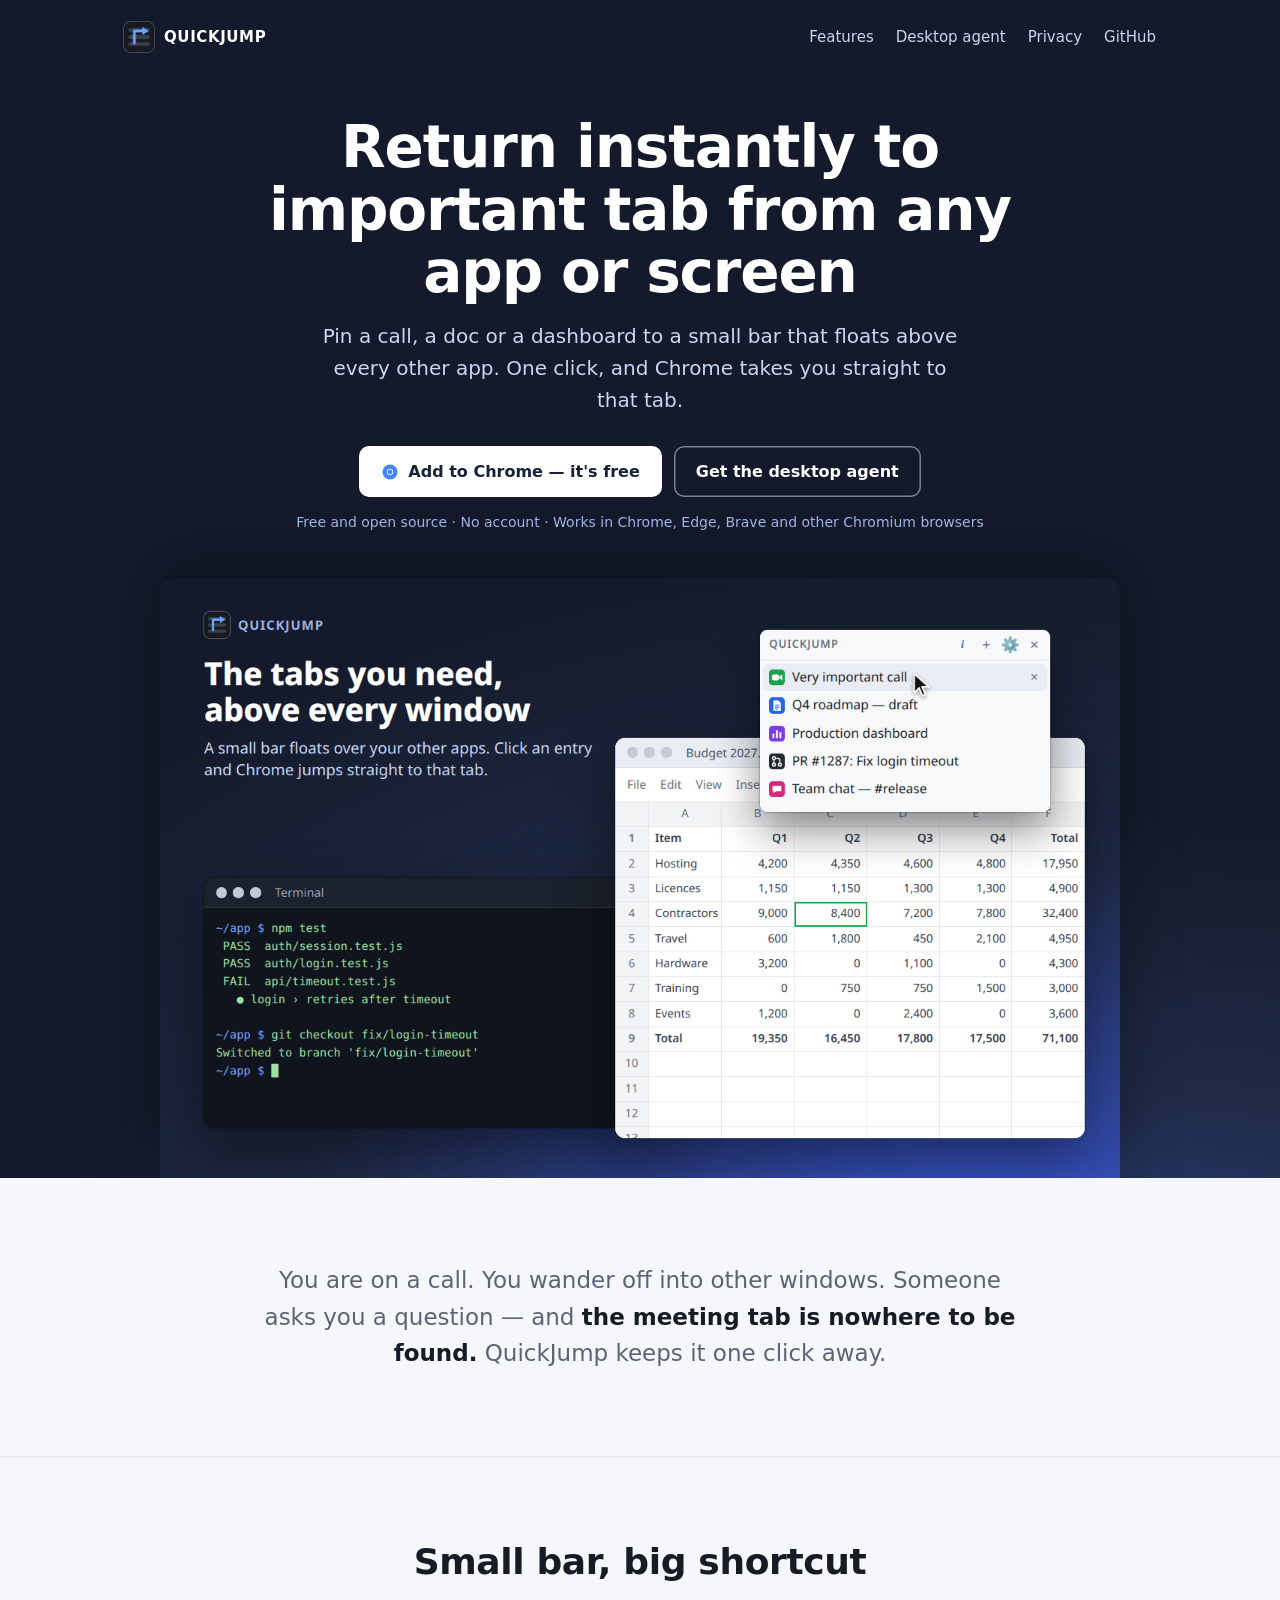
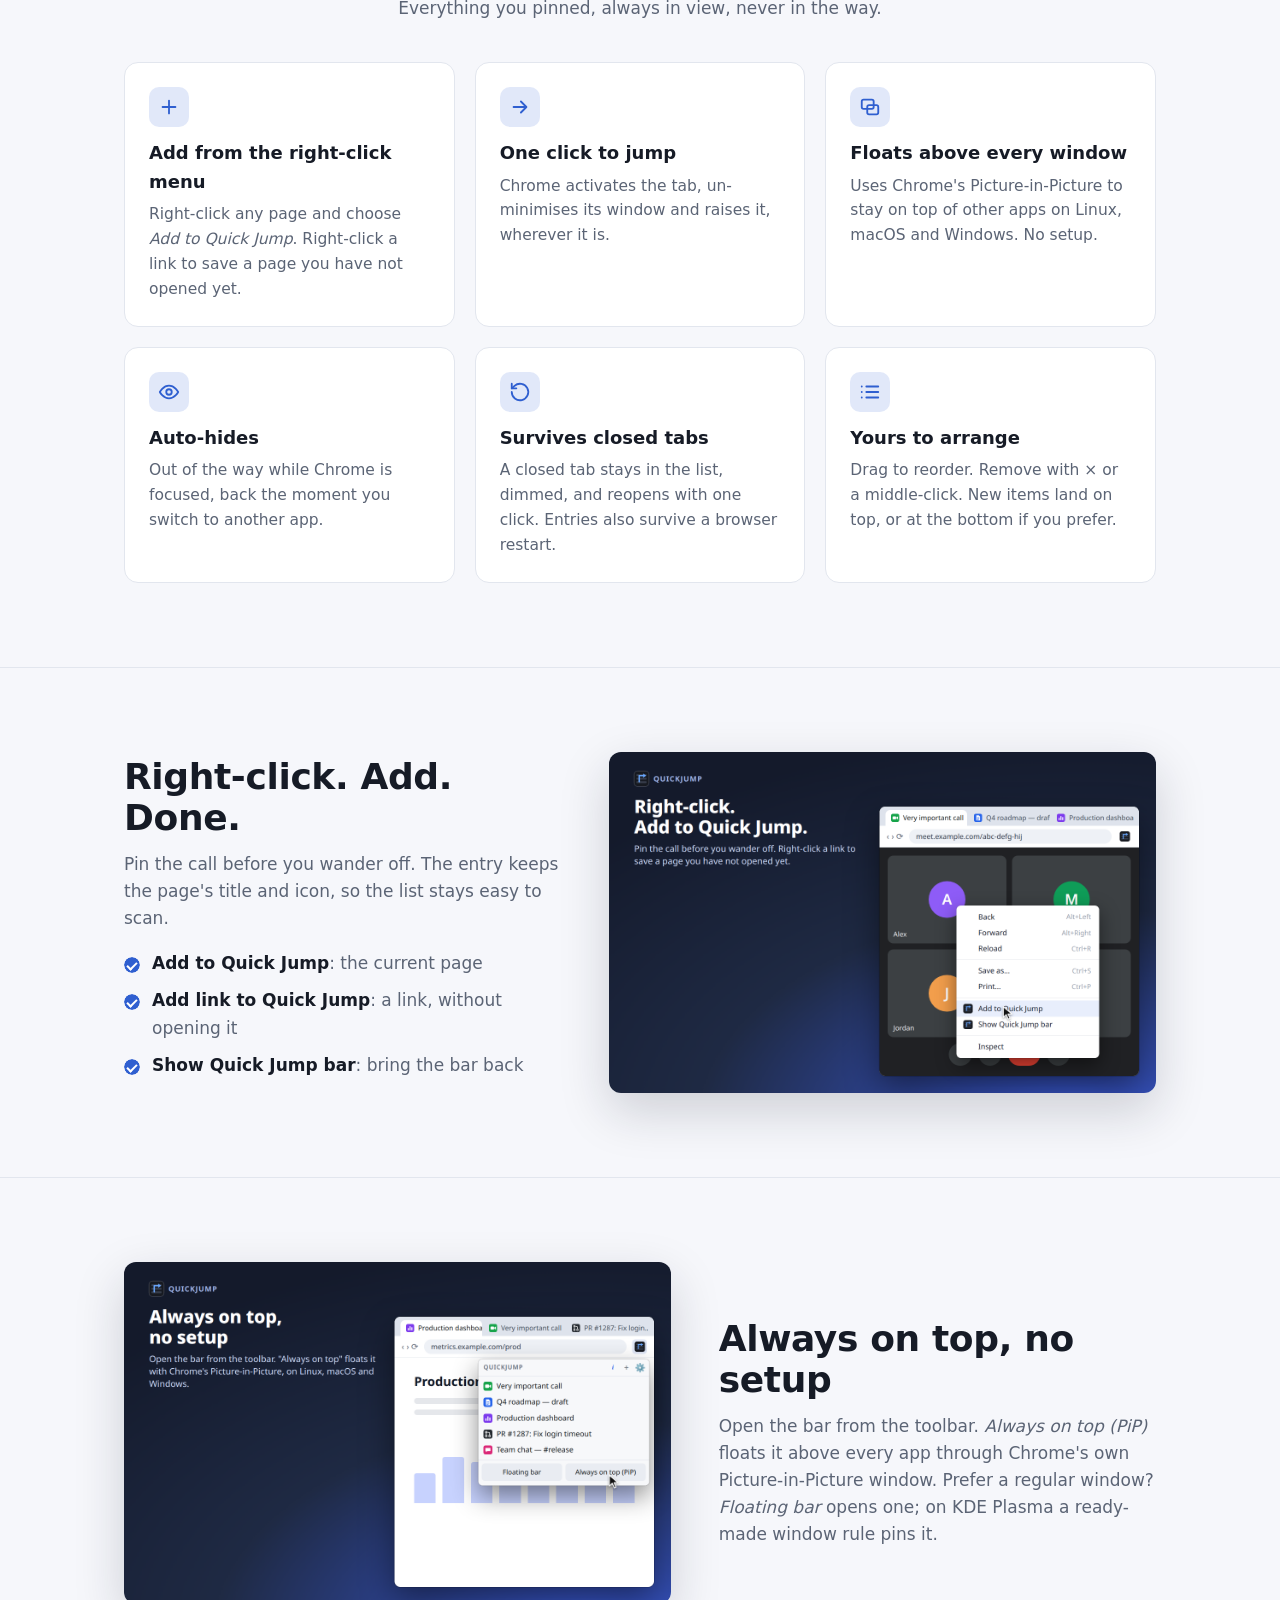
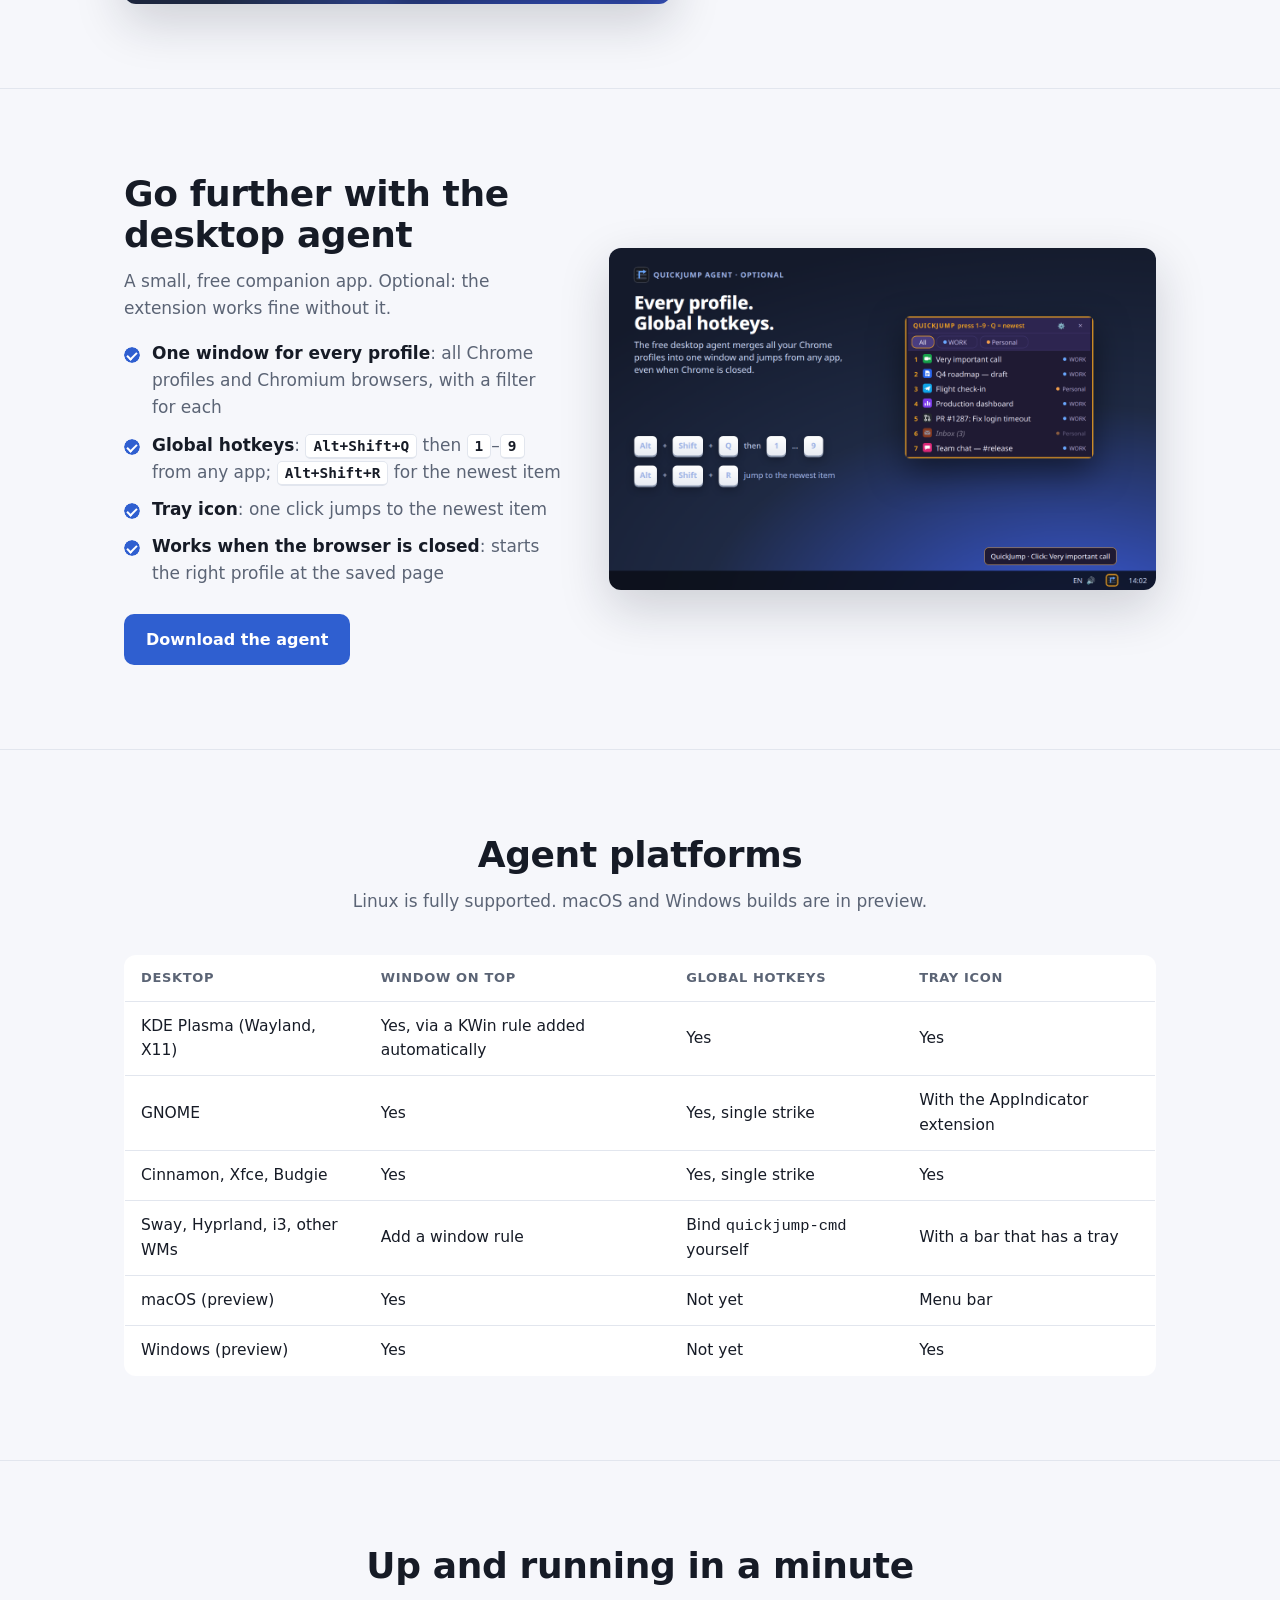
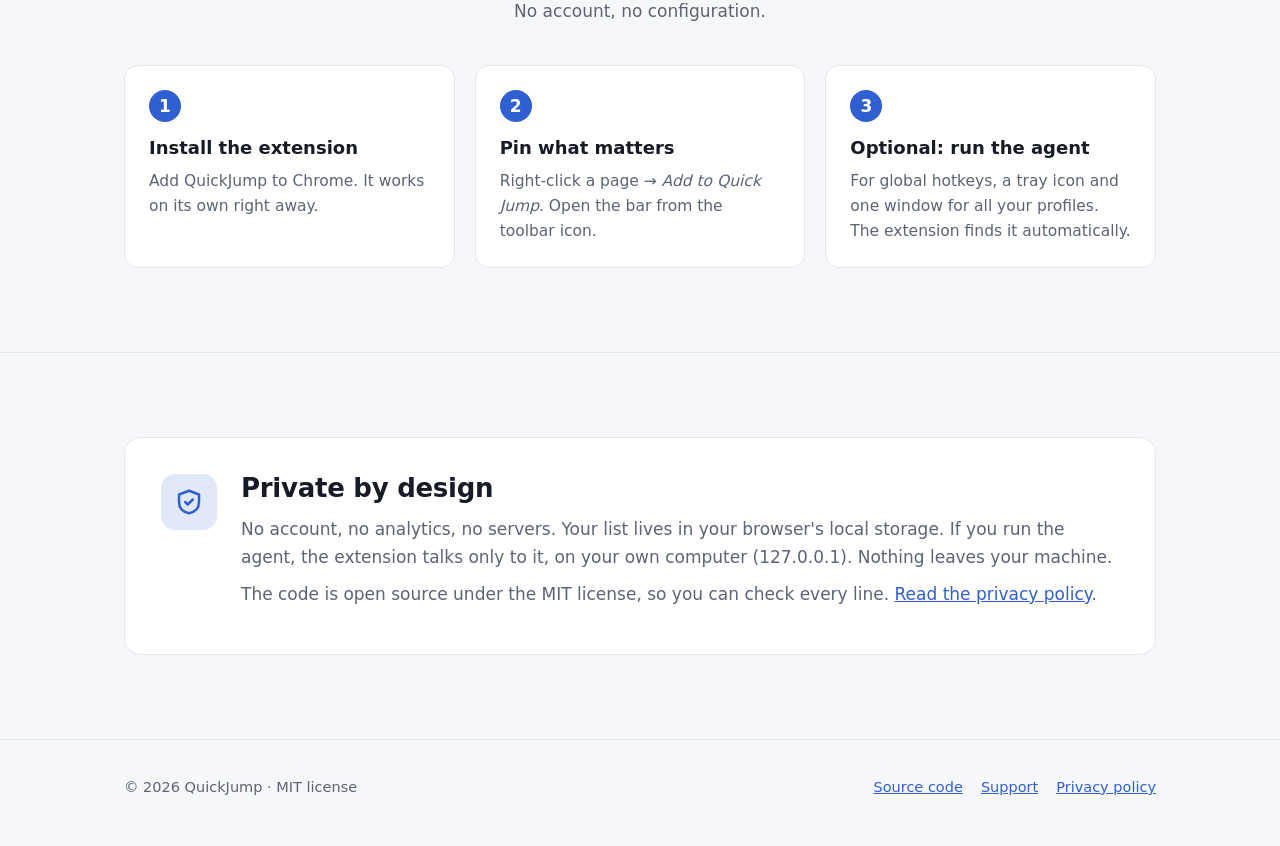
==== site/index.html @ c254c9ce "Name: "important tab", singular Co-Authored-By: Claude Opus 5.5 (1M context) <noreply@anthropic.com>" ====
<!doctype html>
<html lang="en">
<head>
  <meta charset="utf-8">
  <meta name="viewport" content="width=device-width, initial-scale=1">
  <title>QuickJump – Return instantly to important tab from any app or screen</title>
  <meta name="description" content="Pin tabs to an always-on-top floating bar and jump back to them with one click. A free, open-source Chrome extension with an optional desktop agent.">
  <meta property="og:title" content="QuickJump">
  <meta property="og:description" content="Pin tabs to an always-on-top floating bar and jump back to them with one click.">
  <meta property="og:image" content="img/1-floating-bar.png">
  <link rel="icon" href="img/icon-32.png">
  <style>
    :root {
      --bg: #f6f7fb;
      --surface: #ffffff;
      --fg: #161b26;
      --muted: #5b6475;
      --line: #e2e6ee;
      --accent: #2f5fd0;
      --accent-fg: #ffffff;
      --hero-from: #141a2b;
      --hero-to: #2c4699;
      --shadow: 0 18px 50px rgba(20, 26, 43, 0.18);
    }
    @media (prefers-color-scheme: dark) {
      :root {
        --bg: #0f131c;
        --surface: #171c27;
        --fg: #e8ebf2;
        --muted: #9aa3b5;
        --line: #262d3b;
        --accent: #6f9bff;
        --accent-fg: #0b1020;
        --shadow: 0 18px 50px rgba(0, 0, 0, 0.5);
      }
    }
    * { box-sizing: border-box; }
    html { scroll-behavior: smooth; }
    body {
      margin: 0;
      background: var(--bg);
      color: var(--fg);
      font: 17px/1.6 "Noto Sans", system-ui, -apple-system, "Segoe UI", Roboto, sans-serif;
    }
    a { color: var(--accent); }
    img { max-width: 100%; height: auto; display: block; }
    .wrap { max-width: 1080px; margin: 0 auto; padding: 0 24px; }

    /* Hero */
    .hero {
      color: #fff;
      background: radial-gradient(1100px 600px at 85% 120%, var(--hero-to) 0%, #1f2a44 55%, var(--hero-from) 100%);
      padding: 22px 0 0;
      overflow: hidden;
    }
    nav { display: flex; align-items: center; gap: 22px; font-size: 15px; }
    nav .logo { display: flex; align-items: center; gap: 10px; font-weight: 800; letter-spacing: 0.04em; color: #fff; text-decoration: none; margin-right: auto; }
    nav .logo img { width: 30px; height: 30px; border-radius: 7px; box-shadow: 0 0 0 1px rgba(255,255,255,.2); }
    nav a { color: #c9d6f2; text-decoration: none; }
    nav a:hover { color: #fff; }
    .hero-body { text-align: center; padding: 64px 0 44px; }
    .hero h1 { margin: 0 auto 16px; max-width: 760px; font-size: clamp(34px, 6vw, 58px); line-height: 1.08; letter-spacing: -0.02em; }
    .hero p.lead { margin: 0 auto 30px; max-width: 640px; font-size: clamp(17px, 2.2vw, 20px); color: #c9d6f2; }
    .cta { display: flex; flex-wrap: wrap; gap: 12px; justify-content: center; }
    .btn {
      display: inline-flex; align-items: center; gap: 9px;
      padding: 13px 22px; border-radius: 10px;
      font-weight: 700; font-size: 16px; text-decoration: none;
    }
    .btn.primary { background: #fff; color: #17213a; }
    .btn.primary:hover { background: #e7edfb; }
    .btn.ghost { color: #fff; box-shadow: inset 0 0 0 1.5px rgba(255,255,255,.45); }
    .btn.ghost:hover { background: rgba(255,255,255,.08); }
    .btn svg { width: 18px; height: 18px; }
    .note { margin-top: 14px; font-size: 14px; color: #9fb4e6; }
    .hero-shot { margin: 0 auto; width: 100%; max-width: 960px; border-radius: 14px 14px 0 0; box-shadow: 0 -10px 60px rgba(0,0,0,.35); }

    /* Sections */
    section { padding: 84px 0; }
    section + section { border-top: 1px solid var(--line); }
    h2 { margin: 0 0 12px; font-size: clamp(26px, 3.6vw, 36px); line-height: 1.15; letter-spacing: -0.01em; }
    .sub { margin: 0 0 40px; color: var(--muted); max-width: 660px; }
    .center { text-align: center; }
    .center .sub { margin-left: auto; margin-right: auto; }

    .problem { font-size: clamp(19px, 2.4vw, 23px); max-width: 760px; margin: 0 auto; text-align: center; color: var(--muted); }
    .problem strong { color: var(--fg); }

    .features { display: grid; grid-template-columns: repeat(3, 1fr); gap: 20px; }
    .card { background: var(--surface); border: 1px solid var(--line); border-radius: 14px; padding: 24px; }
    .card h3 { margin: 12px 0 6px; font-size: 18px; }
    .card p { margin: 0; color: var(--muted); font-size: 15.5px; }
    .icon { width: 40px; height: 40px; border-radius: 10px; display: grid; place-items: center; background: color-mix(in srgb, var(--accent) 14%, transparent); color: var(--accent); }
    .icon svg { width: 22px; height: 22px; }

    .split { display: grid; grid-template-columns: 1fr 1.25fr; gap: 48px; align-items: center; }
    .split.flip { grid-template-columns: 1.25fr 1fr; }
    .split.flip .text { order: 2; }
    .shot { border-radius: 12px; box-shadow: var(--shadow); }
    ul.ticks { list-style: none; padding: 0; margin: 18px 0 0; }
    ul.ticks li { position: relative; padding-left: 28px; margin: 10px 0; color: var(--muted); }
    ul.ticks li strong { color: var(--fg); }
    ul.ticks li::before { content: ""; position: absolute; left: 0; top: 7px; width: 16px; height: 16px; border-radius: 50%; background: var(--accent); -webkit-mask: url("data:image/svg+xml,%3Csvg xmlns='http://www.w3.org/2000/svg' viewBox='0 0 16 16'%3E%3Ccircle cx='8' cy='8' r='8'/%3E%3C/svg%3E"); }
    ul.ticks li::after { content: ""; position: absolute; left: 5px; top: 10px; width: 4px; height: 8px; border: solid var(--surface); border-width: 0 2px 2px 0; transform: rotate(45deg); }
    kbd { font: 600 0.85em/1 "DejaVu Sans Mono", ui-monospace, monospace; padding: 3px 7px; border-radius: 5px; border: 1px solid var(--line); border-bottom-width: 2px; background: var(--surface); color: var(--fg); white-space: nowrap; }

    .steps { display: grid; grid-template-columns: repeat(3, 1fr); gap: 20px; counter-reset: step; }
    .step { background: var(--surface); border: 1px solid var(--line); border-radius: 14px; padding: 24px; }
    .step::before { counter-increment: step; content: counter(step); display: grid; place-items: center; width: 32px; height: 32px; border-radius: 50%; background: var(--accent); color: var(--accent-fg); font-weight: 800; margin-bottom: 12px; }
    .step h3 { margin: 0 0 6px; font-size: 18px; }
    .step p { margin: 0; color: var(--muted); font-size: 15.5px; }

    table { width: 100%; border-collapse: collapse; font-size: 15.5px; background: var(--surface); border: 1px solid var(--line); border-radius: 12px; overflow: hidden; }
    th, td { text-align: left; padding: 12px 16px; border-bottom: 1px solid var(--line); }
    th { font-size: 13px; text-transform: uppercase; letter-spacing: 0.05em; color: var(--muted); }
    tr:last-child td { border-bottom: 0; }

    .privacy { background: var(--surface); border: 1px solid var(--line); border-radius: 16px; padding: 36px; display: grid; grid-template-columns: auto 1fr; gap: 24px; align-items: start; }
    .privacy .icon { width: 56px; height: 56px; border-radius: 14px; }
    .privacy .icon svg { width: 30px; height: 30px; }
    .privacy h2 { font-size: 26px; }
    .privacy p { margin: 0 0 10px; color: var(--muted); }

    footer { padding: 36px 0 48px; color: var(--muted); font-size: 14.5px; border-top: 1px solid var(--line); }
    footer .wrap { display: flex; flex-wrap: wrap; gap: 18px; align-items: center; }
    footer .grow { margin-right: auto; }

    @media (max-width: 860px) {
      .features, .steps { grid-template-columns: 1fr; }
      .split, .split.flip { grid-template-columns: 1fr; gap: 28px; }
      .split.flip .text { order: 0; }
      nav a:not(.logo) { display: none; }
      section { padding: 60px 0; }
      .privacy { grid-template-columns: 1fr; padding: 24px; }
      .wrap { padding: 0 16px; }
      .table-scroll { overflow-x: auto; }
    }
  </style>
</head>
<body>

<header class="hero">
  <div class="wrap">
    <nav>
      <a class="logo" href="#"><img src="img/icon-128.png" alt="">QUICKJUMP</a>
      <a href="#features">Features</a>
      <a href="#agent">Desktop agent</a>
      <a href="#privacy">Privacy</a>
      <a href="https://github.com/ryabenko-pro/quickjump">GitHub</a>
    </nav>
    <div class="hero-body">
      <h1>Return instantly to important tab from any app or screen</h1>
      <p class="lead">Pin a call, a doc or a dashboard to a small bar that floats above every other app. One click, and Chrome takes you straight to that tab.</p>
      <div class="cta">
        <!-- Replace href with the Chrome Web Store listing once it is published. -->
        <a class="btn primary" id="store-link" href="https://github.com/ryabenko-pro/quickjump#install-the-extension">
          <svg viewBox="0 0 24 24" aria-hidden="true"><circle cx="12" cy="12" r="10" fill="#4285f4"/><circle cx="12" cy="12" r="4.2" fill="#fff"/><circle cx="12" cy="12" r="3.2" fill="#4285f4"/></svg>
          Add to Chrome — it's free
        </a>
        <a class="btn ghost" href="#agent">Get the desktop agent</a>
      </div>
      <div class="note">Free and open source · No account · Works in Chrome, Edge, Brave and other Chromium browsers</div>
    </div>
    <img class="hero-shot" src="img/1-floating-bar.png" width="1280" height="800" alt="The QuickJump bar floating above a spreadsheet and a terminal, listing a call, a roadmap doc, a dashboard, a pull request and a team chat">
  </div>
</header>

<main>
  <section>
    <div class="wrap">
      <p class="problem">You are on a call. You wander off into other windows. Someone asks you a question — and <strong>the meeting tab is nowhere to be found.</strong> QuickJump keeps it one click away.</p>
    </div>
  </section>

  <section id="features">
    <div class="wrap">
      <div class="center">
        <h2>Small bar, big shortcut</h2>
        <p class="sub">Everything you pinned, always in view, never in the way.</p>
      </div>
      <div class="features">
        <div class="card">
          <div class="icon"><svg viewBox="0 0 24 24" fill="none" stroke="currentColor" stroke-width="2" stroke-linecap="round" stroke-linejoin="round"><path d="M12 5v14M5 12h14"/></svg></div>
          <h3>Add from the right-click menu</h3>
          <p>Right-click any page and choose <em>Add to Quick Jump</em>. Right-click a link to save a page you have not opened yet.</p>
        </div>
        <div class="card">
          <div class="icon"><svg viewBox="0 0 24 24" fill="none" stroke="currentColor" stroke-width="2" stroke-linecap="round" stroke-linejoin="round"><path d="M5 12h12M13 6l6 6-6 6"/></svg></div>
          <h3>One click to jump</h3>
          <p>Chrome activates the tab, un-minimises its window and raises it, wherever it is.</p>
        </div>
        <div class="card">
          <div class="icon"><svg viewBox="0 0 24 24" fill="none" stroke="currentColor" stroke-width="2" stroke-linecap="round" stroke-linejoin="round"><rect x="3" y="4" width="13" height="10" rx="2"/><rect x="9" y="10" width="12" height="10" rx="2"/></svg></div>
          <h3>Floats above every window</h3>
          <p>Uses Chrome's Picture-in-Picture to stay on top of other apps on Linux, macOS and Windows. No setup.</p>
        </div>
        <div class="card">
          <div class="icon"><svg viewBox="0 0 24 24" fill="none" stroke="currentColor" stroke-width="2" stroke-linecap="round" stroke-linejoin="round"><path d="M2 12s3.5-7 10-7 10 7 10 7-3.5 7-10 7S2 12 2 12z"/><circle cx="12" cy="12" r="3"/></svg></div>
          <h3>Auto-hides</h3>
          <p>Out of the way while Chrome is focused, back the moment you switch to another app.</p>
        </div>
        <div class="card">
          <div class="icon"><svg viewBox="0 0 24 24" fill="none" stroke="currentColor" stroke-width="2" stroke-linecap="round" stroke-linejoin="round"><path d="M3 12a9 9 0 1 0 3-6.7L3 8"/><path d="M3 3v5h5"/></svg></div>
          <h3>Survives closed tabs</h3>
          <p>A closed tab stays in the list, dimmed, and reopens with one click. Entries also survive a browser restart.</p>
        </div>
        <div class="card">
          <div class="icon"><svg viewBox="0 0 24 24" fill="none" stroke="currentColor" stroke-width="2" stroke-linecap="round" stroke-linejoin="round"><path d="M8 6h13M8 12h13M8 18h13M3 6h.01M3 12h.01M3 18h.01"/></svg></div>
          <h3>Yours to arrange</h3>
          <p>Drag to reorder. Remove with × or a middle-click. New items land on top, or at the bottom if you prefer.</p>
        </div>
      </div>
    </div>
  </section>

  <section>
    <div class="wrap split">
      <div class="text">
        <h2>Right-click. Add. Done.</h2>
        <p class="sub" style="margin-bottom:0">Pin the call before you wander off. The entry keeps the page's title and icon, so the list stays easy to scan.</p>
        <ul class="ticks">
          <li><strong>Add to Quick Jump</strong>: the current page</li>
          <li><strong>Add link to Quick Jump</strong>: a link, without opening it</li>
          <li><strong>Show Quick Jump bar</strong>: bring the bar back</li>
        </ul>
      </div>
      <img class="shot" src="img/2-add-from-menu.png" width="1280" height="800" loading="lazy" alt="The right-click menu on a video call page with Add to Quick Jump highlighted">
    </div>
  </section>

  <section>
    <div class="wrap split flip">
      <div class="text">
        <h2>Always on top, no setup</h2>
        <p class="sub" style="margin-bottom:0">Open the bar from the toolbar. <em>Always on top (PiP)</em> floats it above every app through Chrome's own Picture-in-Picture window. Prefer a regular window? <em>Floating bar</em> opens one; on KDE Plasma a ready-made window rule pins it.</p>
      </div>
      <img class="shot" src="img/4-popup.png" width="1280" height="800" loading="lazy" alt="The QuickJump toolbar popup with the list and the Floating bar and Always on top buttons">
    </div>
  </section>

  <section id="agent">
    <div class="wrap split">
      <div class="text">
        <h2>Go further with the desktop agent</h2>
        <p class="sub" style="margin-bottom:0">A small, free companion app. Optional: the extension works fine without it.</p>
        <ul class="ticks">
          <li><strong>One window for every profile</strong>: all Chrome profiles and Chromium browsers, with a filter for each</li>
          <li><strong>Global hotkeys</strong>: <kbd>Alt+Shift+Q</kbd> then <kbd>1</kbd>–<kbd>9</kbd> from any app; <kbd>Alt+Shift+R</kbd> for the newest item</li>
          <li><strong>Tray icon</strong>: one click jumps to the newest item</li>
          <li><strong>Works when the browser is closed</strong>: starts the right profile at the saved page</li>
        </ul>
        <div class="cta" style="justify-content:flex-start;margin-top:26px">
          <a class="btn primary" style="background:var(--accent);color:var(--accent-fg)" href="https://github.com/ryabenko-pro/quickjump/releases">Download the agent</a>
        </div>
      </div>
      <img class="shot" src="img/3-agent.png" width="1280" height="800" loading="lazy" alt="The QuickJump agent window listing items from the WORK and Personal profiles, with hotkeys">
    </div>
  </section>

  <section>
    <div class="wrap">
      <div class="center">
        <h2>Agent platforms</h2>
        <p class="sub">Linux is fully supported. macOS and Windows builds are in preview.</p>
      </div>
      <div class="table-scroll">
        <table>
          <tr><th>Desktop</th><th>Window on top</th><th>Global hotkeys</th><th>Tray icon</th></tr>
          <tr><td>KDE Plasma (Wayland, X11)</td><td>Yes, via a KWin rule added automatically</td><td>Yes</td><td>Yes</td></tr>
          <tr><td>GNOME</td><td>Yes</td><td>Yes, single strike</td><td>With the AppIndicator extension</td></tr>
          <tr><td>Cinnamon, Xfce, Budgie</td><td>Yes</td><td>Yes, single strike</td><td>Yes</td></tr>
          <tr><td>Sway, Hyprland, i3, other WMs</td><td>Add a window rule</td><td>Bind <code>quickjump-cmd</code> yourself</td><td>With a bar that has a tray</td></tr>
          <tr><td>macOS (preview)</td><td>Yes</td><td>Not yet</td><td>Menu bar</td></tr>
          <tr><td>Windows (preview)</td><td>Yes</td><td>Not yet</td><td>Yes</td></tr>
        </table>
      </div>
    </div>
  </section>

  <section>
    <div class="wrap">
      <div class="center">
        <h2>Up and running in a minute</h2>
        <p class="sub">No account, no configuration.</p>
      </div>
      <div class="steps">
        <div class="step"><h3>Install the extension</h3><p>Add QuickJump to Chrome. It works on its own right away.</p></div>
        <div class="step"><h3>Pin what matters</h3><p>Right-click a page → <em>Add to Quick Jump</em>. Open the bar from the toolbar icon.</p></div>
        <div class="step"><h3>Optional: run the agent</h3><p>For global hotkeys, a tray icon and one window for all your profiles. The extension finds it automatically.</p></div>
      </div>
    </div>
  </section>

  <section id="privacy">
    <div class="wrap">
      <div class="privacy">
        <div class="icon"><svg viewBox="0 0 24 24" fill="none" stroke="currentColor" stroke-width="2" stroke-linecap="round" stroke-linejoin="round"><path d="M12 3l8 3v6c0 5-3.5 8-8 9-4.5-1-8-4-8-9V6z"/><path d="M9 12l2 2 4-4"/></svg></div>
        <div>
          <h2>Private by design</h2>
          <p>No account, no analytics, no servers. Your list lives in your browser's local storage. If you run the agent, the extension talks only to it, on your own computer (127.0.0.1). Nothing leaves your machine.</p>
          <p>The code is open source under the MIT license, so you can check every line. <a href="https://github.com/ryabenko-pro/quickjump/blob/main/PRIVACY.md">Read the privacy policy</a>.</p>
        </div>
      </div>
    </div>
  </section>
</main>

<footer>
  <div class="wrap">
    <span class="grow">© 2026 QuickJump · MIT license</span>
    <a href="https://github.com/ryabenko-pro/quickjump">Source code</a>
    <a href="https://github.com/ryabenko-pro/quickjump/issues">Support</a>
    <a href="https://github.com/ryabenko-pro/quickjump/blob/main/PRIVACY.md">Privacy policy</a>
  </div>
</footer>

</body>
</html>
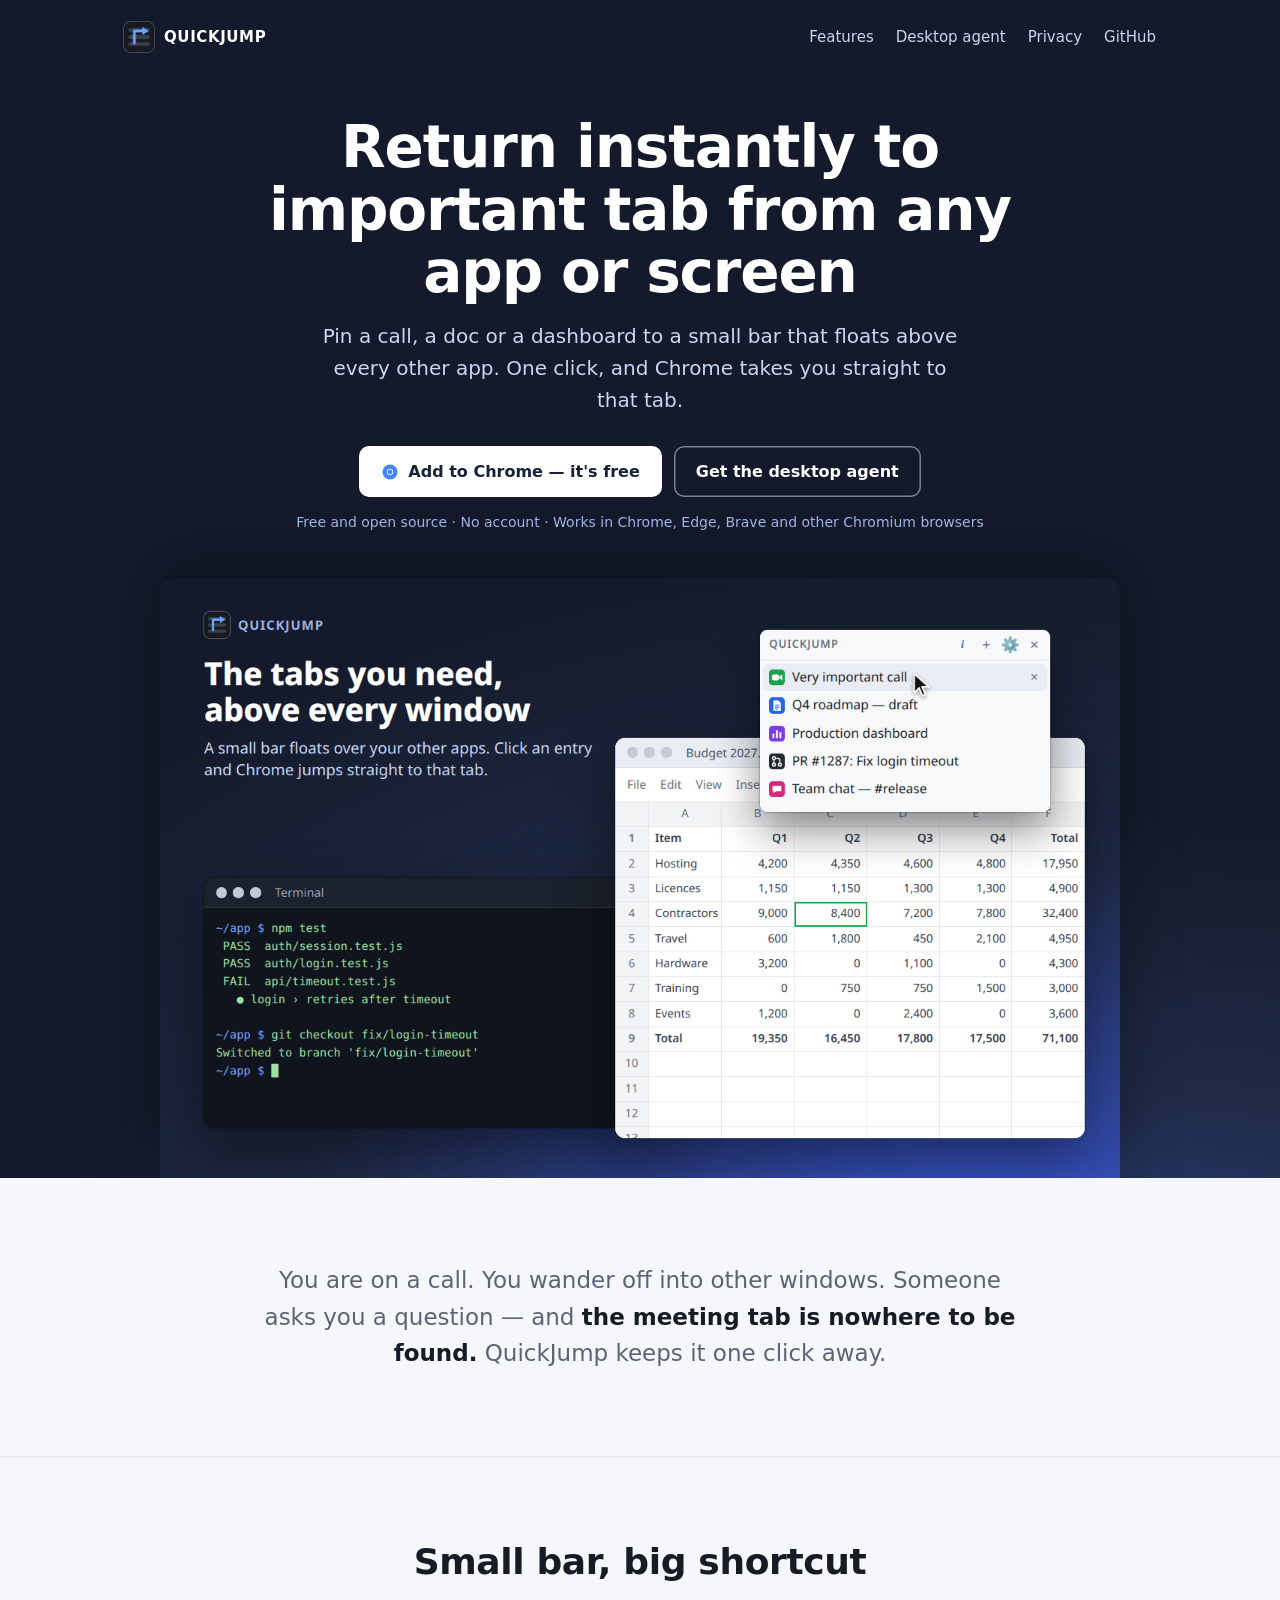
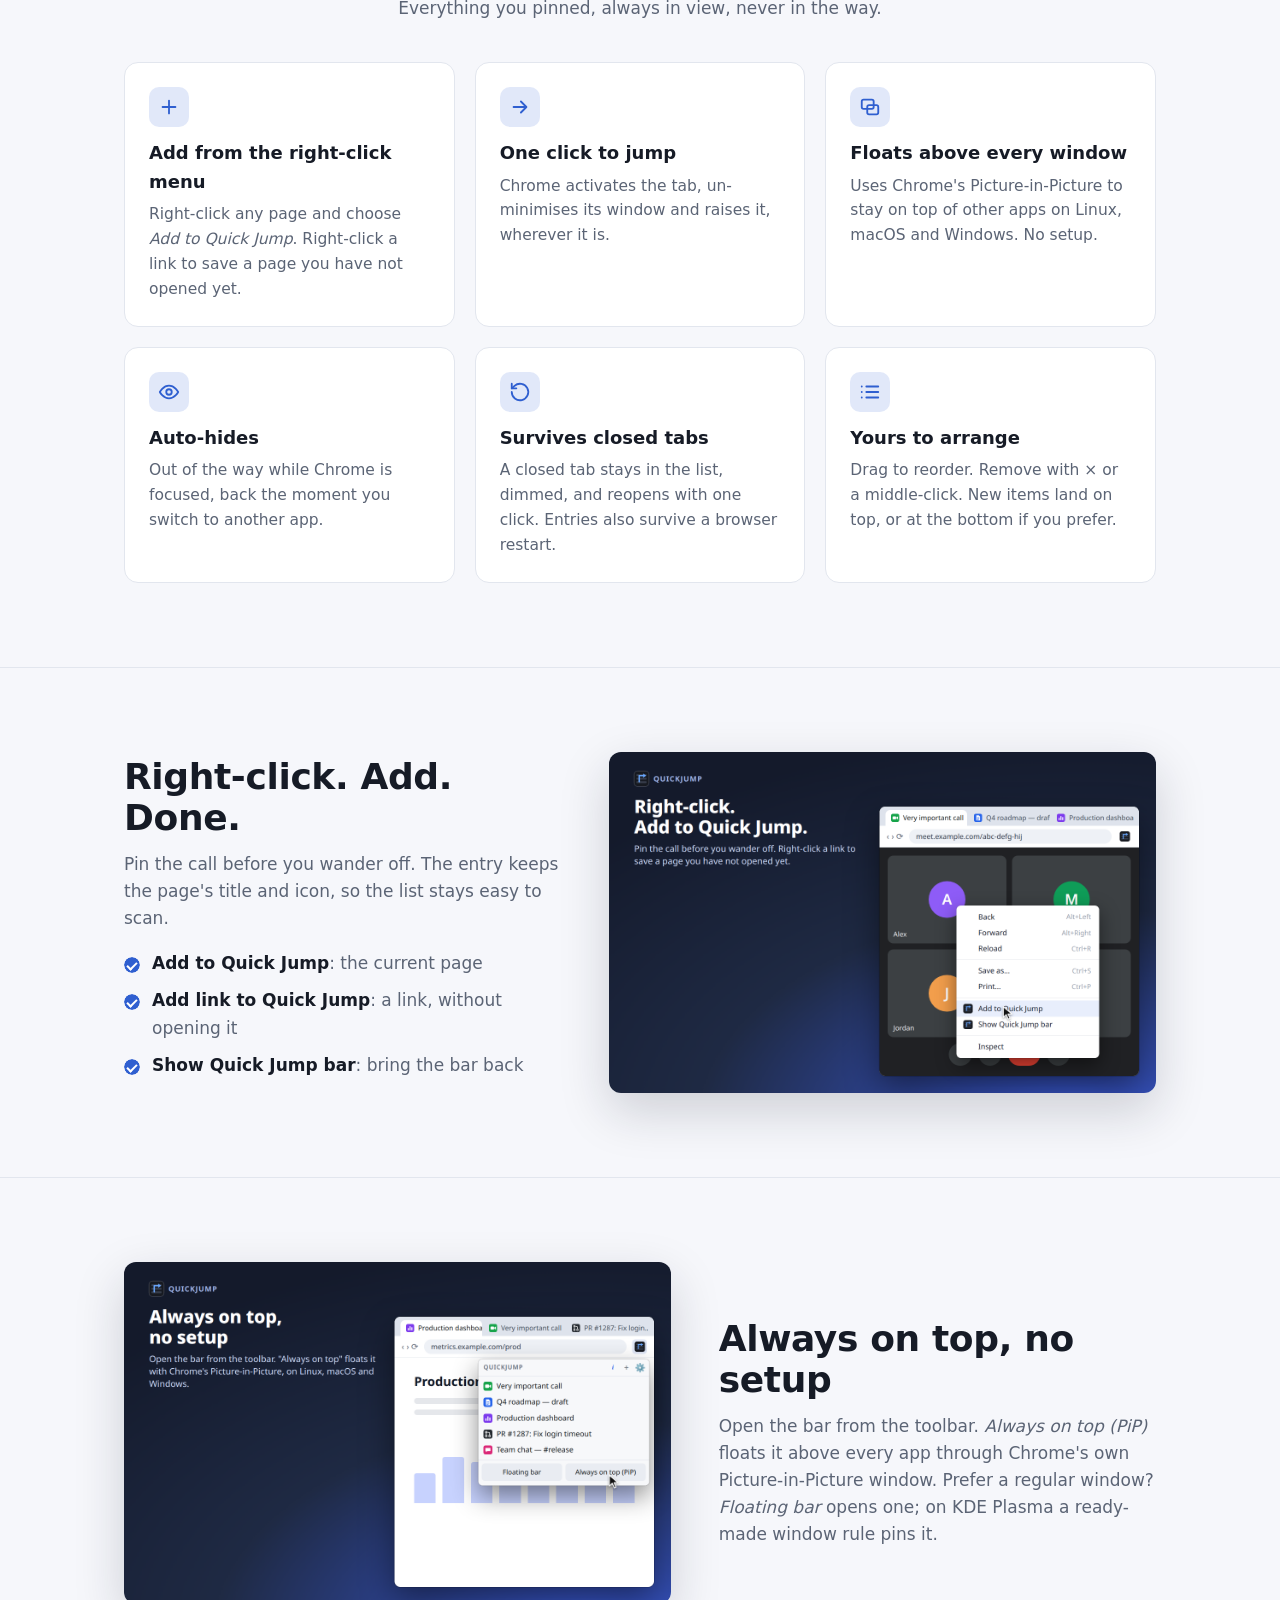
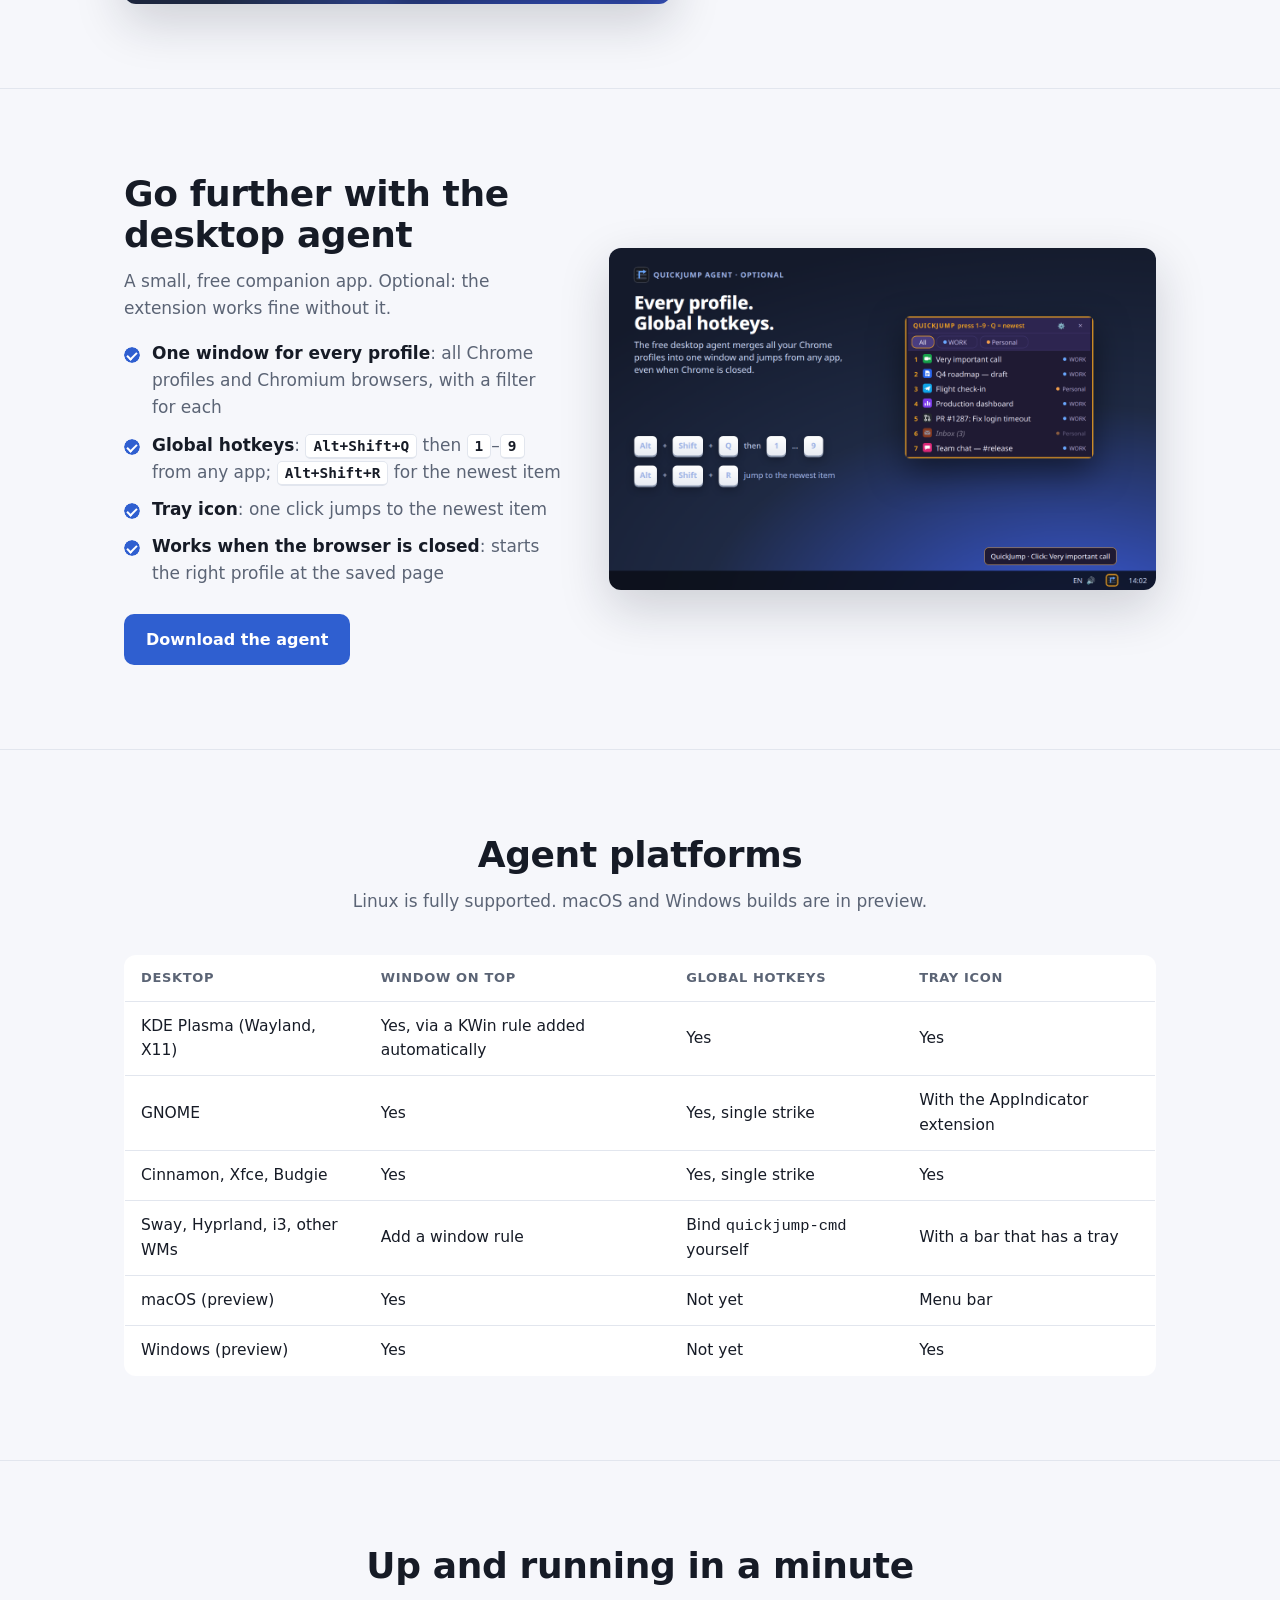
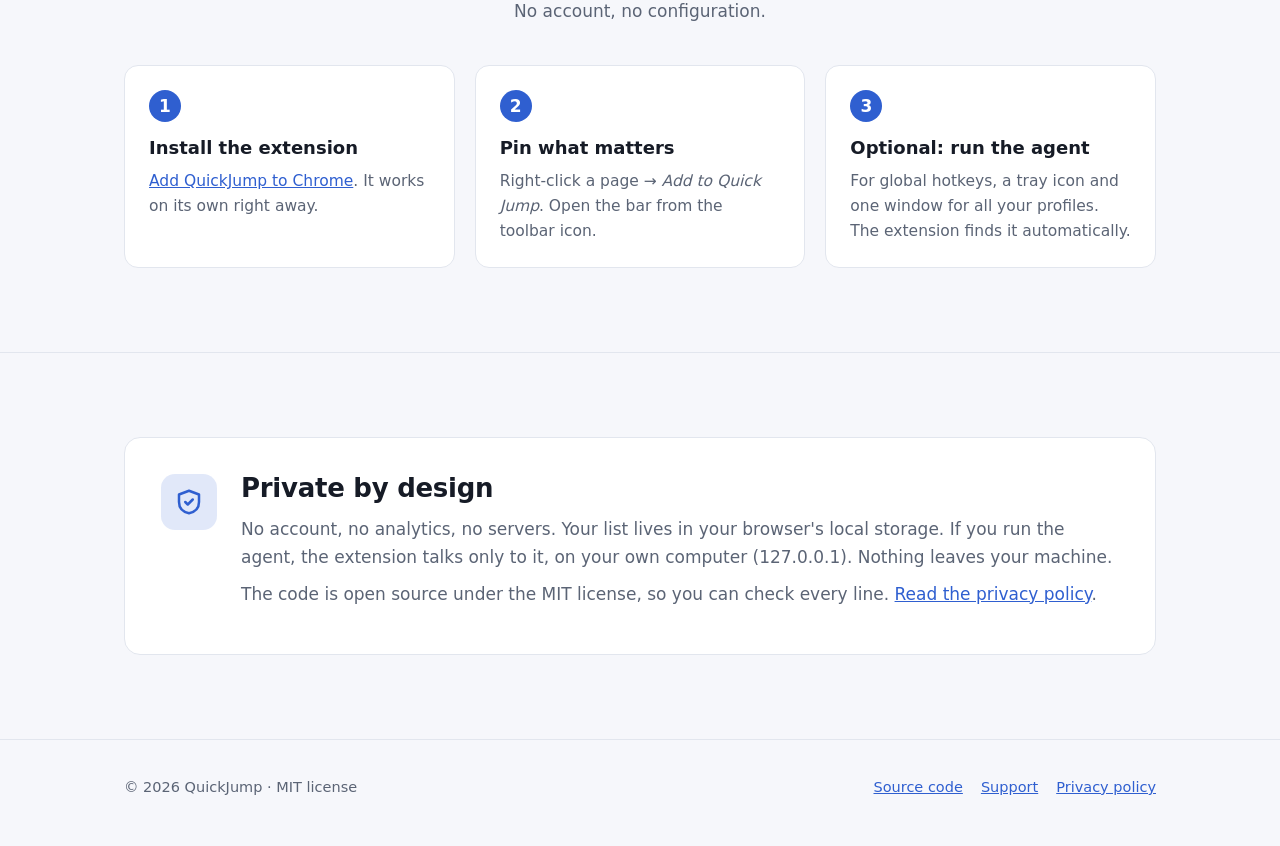
==== commit c44d469a: "Link the Chrome Web Store listing Co-Authored-By: Claude Opus 5.5 (1M context) <noreply@anthropic.co" ====
--- a/site/index.html
+++ b/site/index.html
@@ -152,8 +152,7 @@
       <h1>Return instantly to important tab from any app or screen</h1>
       <p class="lead">Pin a call, a doc or a dashboard to a small bar that floats above every other app. One click, and Chrome takes you straight to that tab.</p>
       <div class="cta">
-        <!-- Replace href with the Chrome Web Store listing once it is published. -->
-        <a class="btn primary" id="store-link" href="https://github.com/ryabenko-pro/quickjump#install-the-extension">
+        <a class="btn primary" id="store-link" href="https://chromewebstore.google.com/detail/ghjpaalofbdajafokhaecblmmaeidhep">
           <svg viewBox="0 0 24 24" aria-hidden="true"><circle cx="12" cy="12" r="10" fill="#4285f4"/><circle cx="12" cy="12" r="4.2" fill="#fff"/><circle cx="12" cy="12" r="3.2" fill="#4285f4"/></svg>
           Add to Chrome — it's free
         </a>
@@ -284,7 +283,7 @@
         <p class="sub">No account, no configuration.</p>
       </div>
       <div class="steps">
-        <div class="step"><h3>Install the extension</h3><p>Add QuickJump to Chrome. It works on its own right away.</p></div>
+        <div class="step"><h3>Install the extension</h3><p><a href="https://chromewebstore.google.com/detail/ghjpaalofbdajafokhaecblmmaeidhep">Add QuickJump to Chrome</a>. It works on its own right away.</p></div>
         <div class="step"><h3>Pin what matters</h3><p>Right-click a page → <em>Add to Quick Jump</em>. Open the bar from the toolbar icon.</p></div>
         <div class="step"><h3>Optional: run the agent</h3><p>For global hotkeys, a tray icon and one window for all your profiles. The extension finds it automatically.</p></div>
       </div>
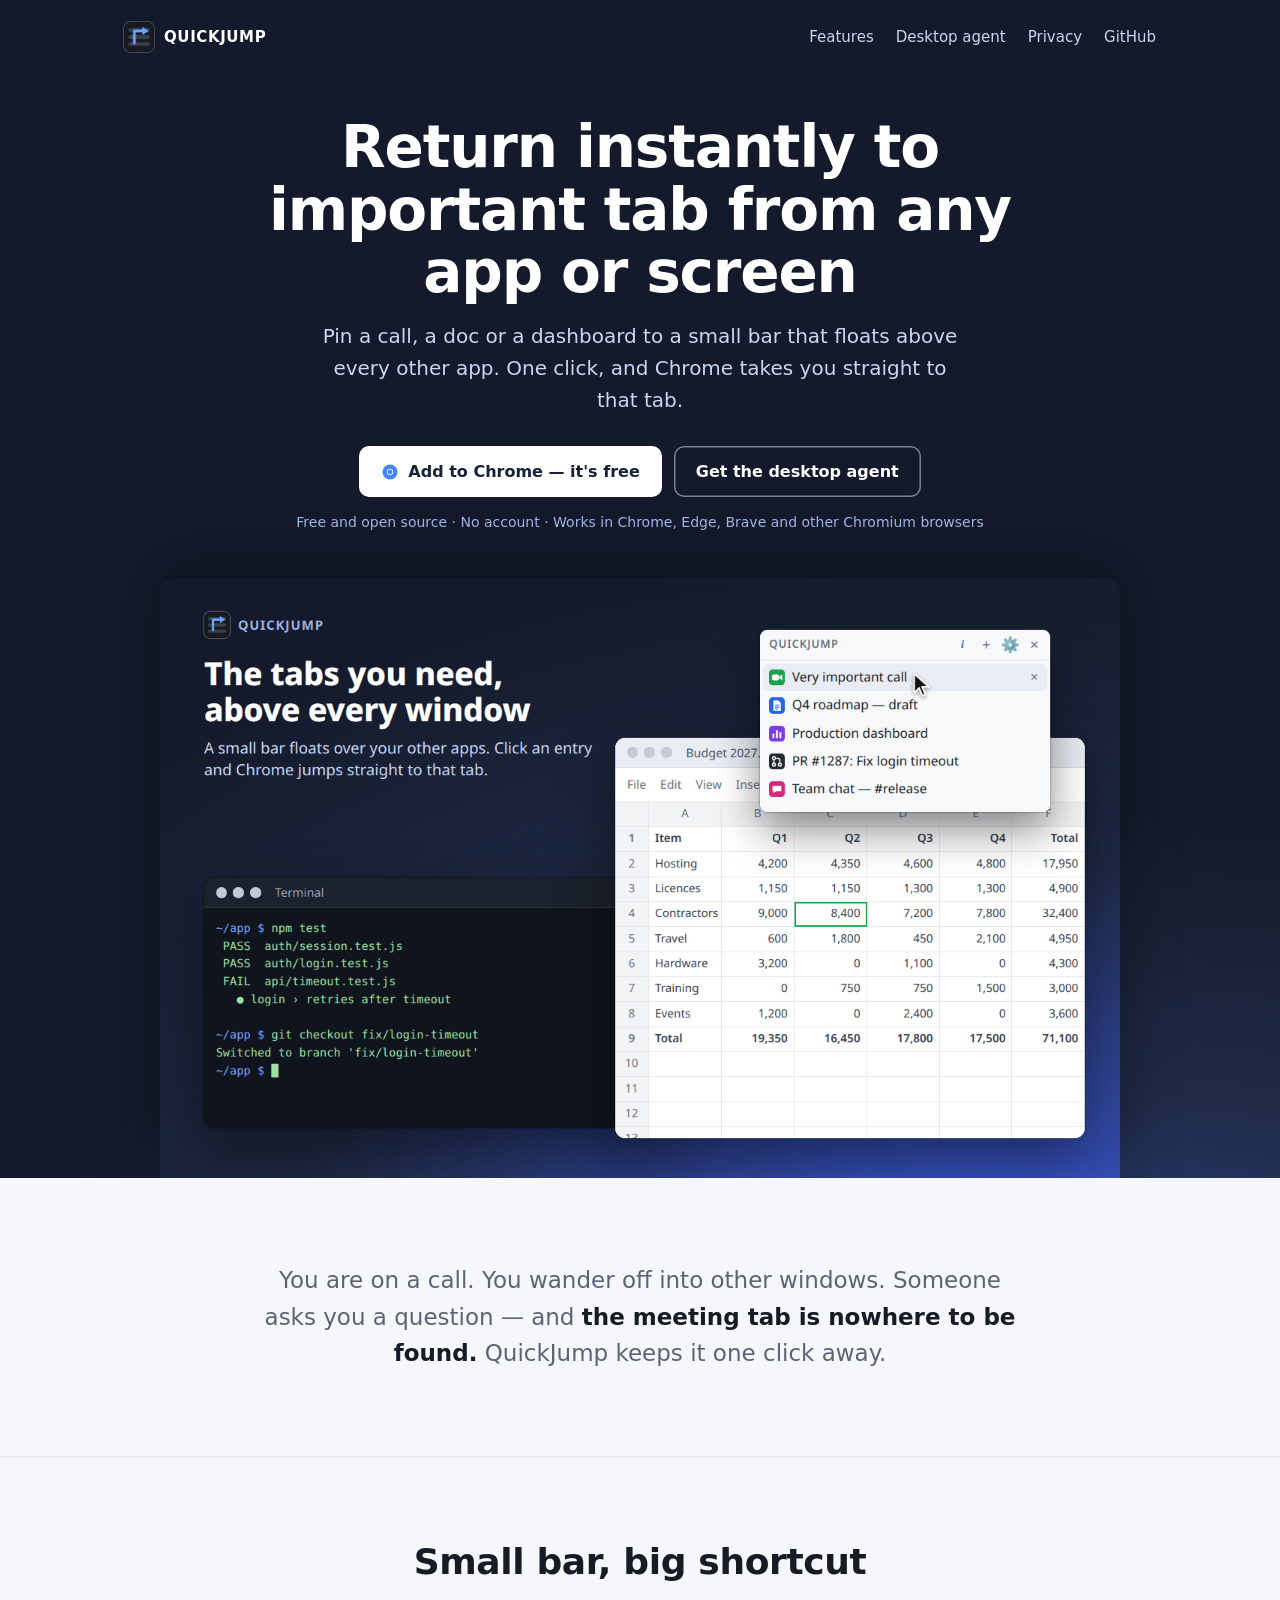
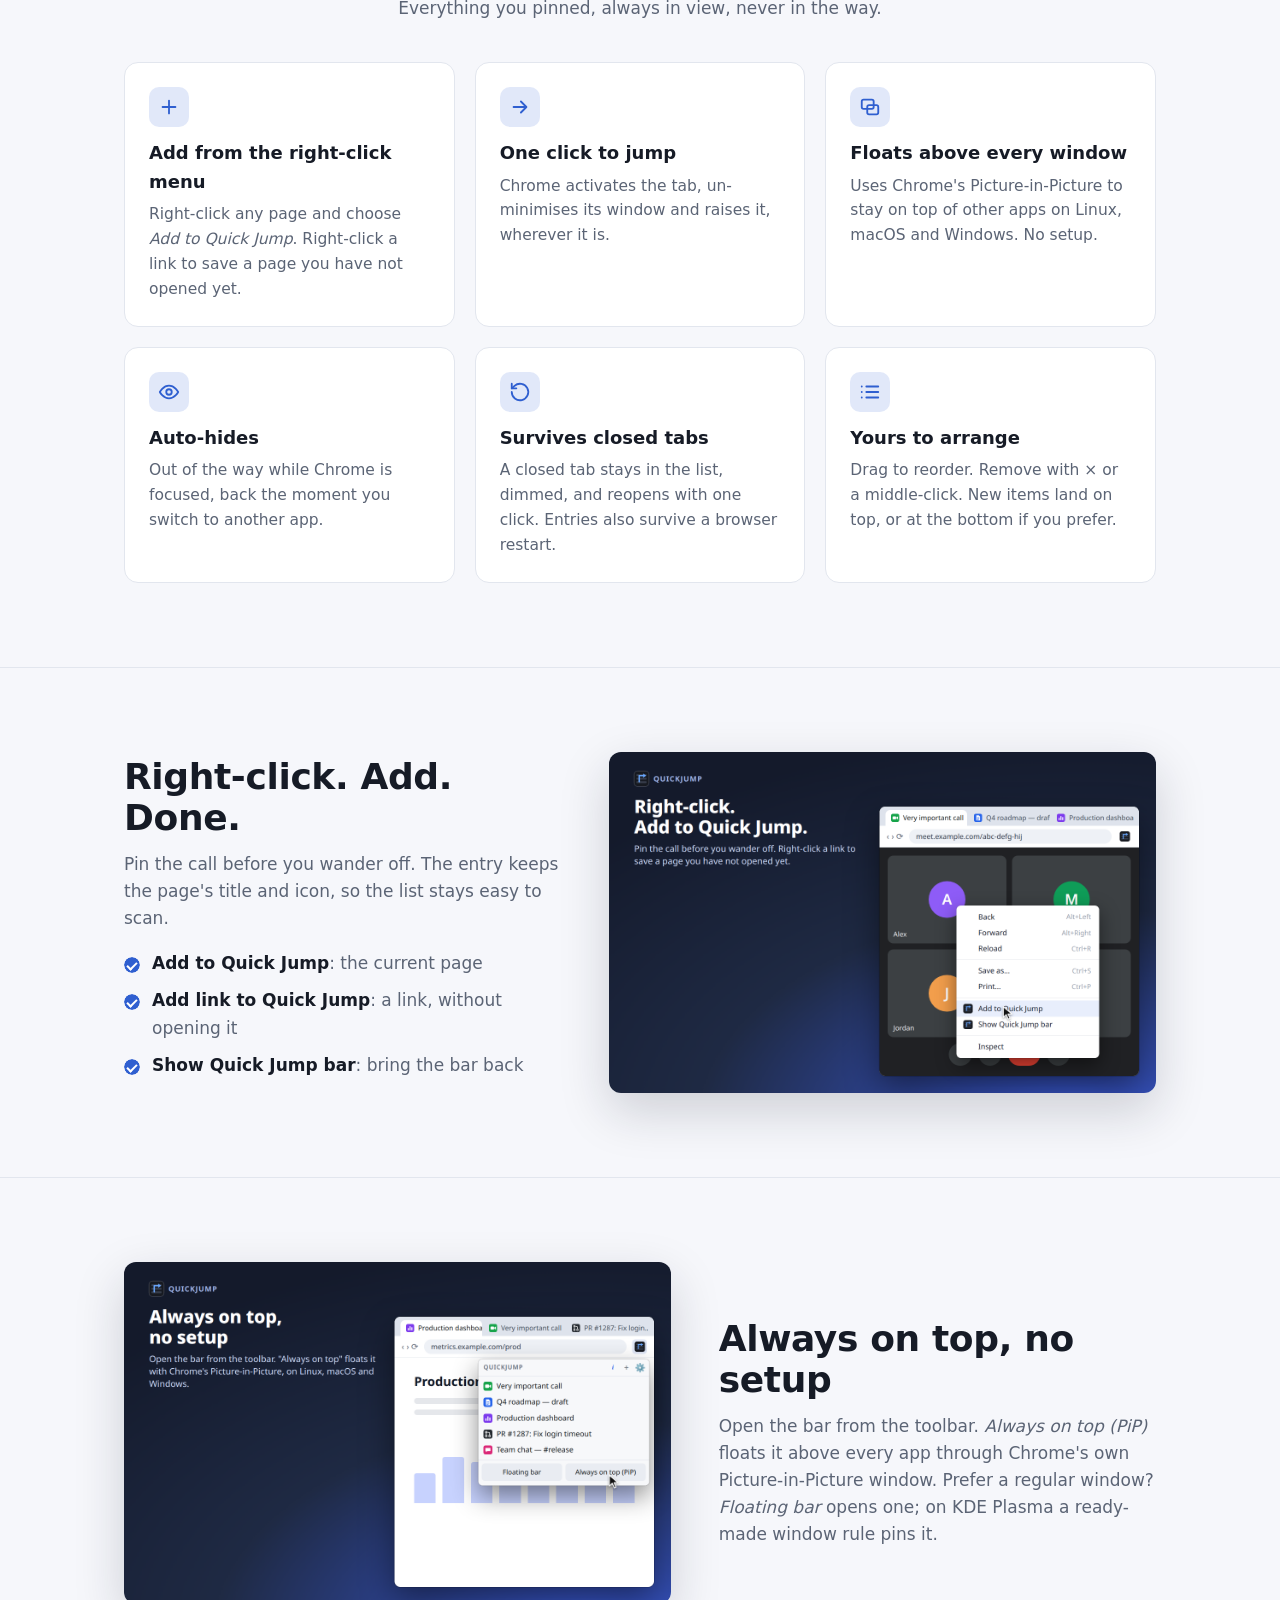
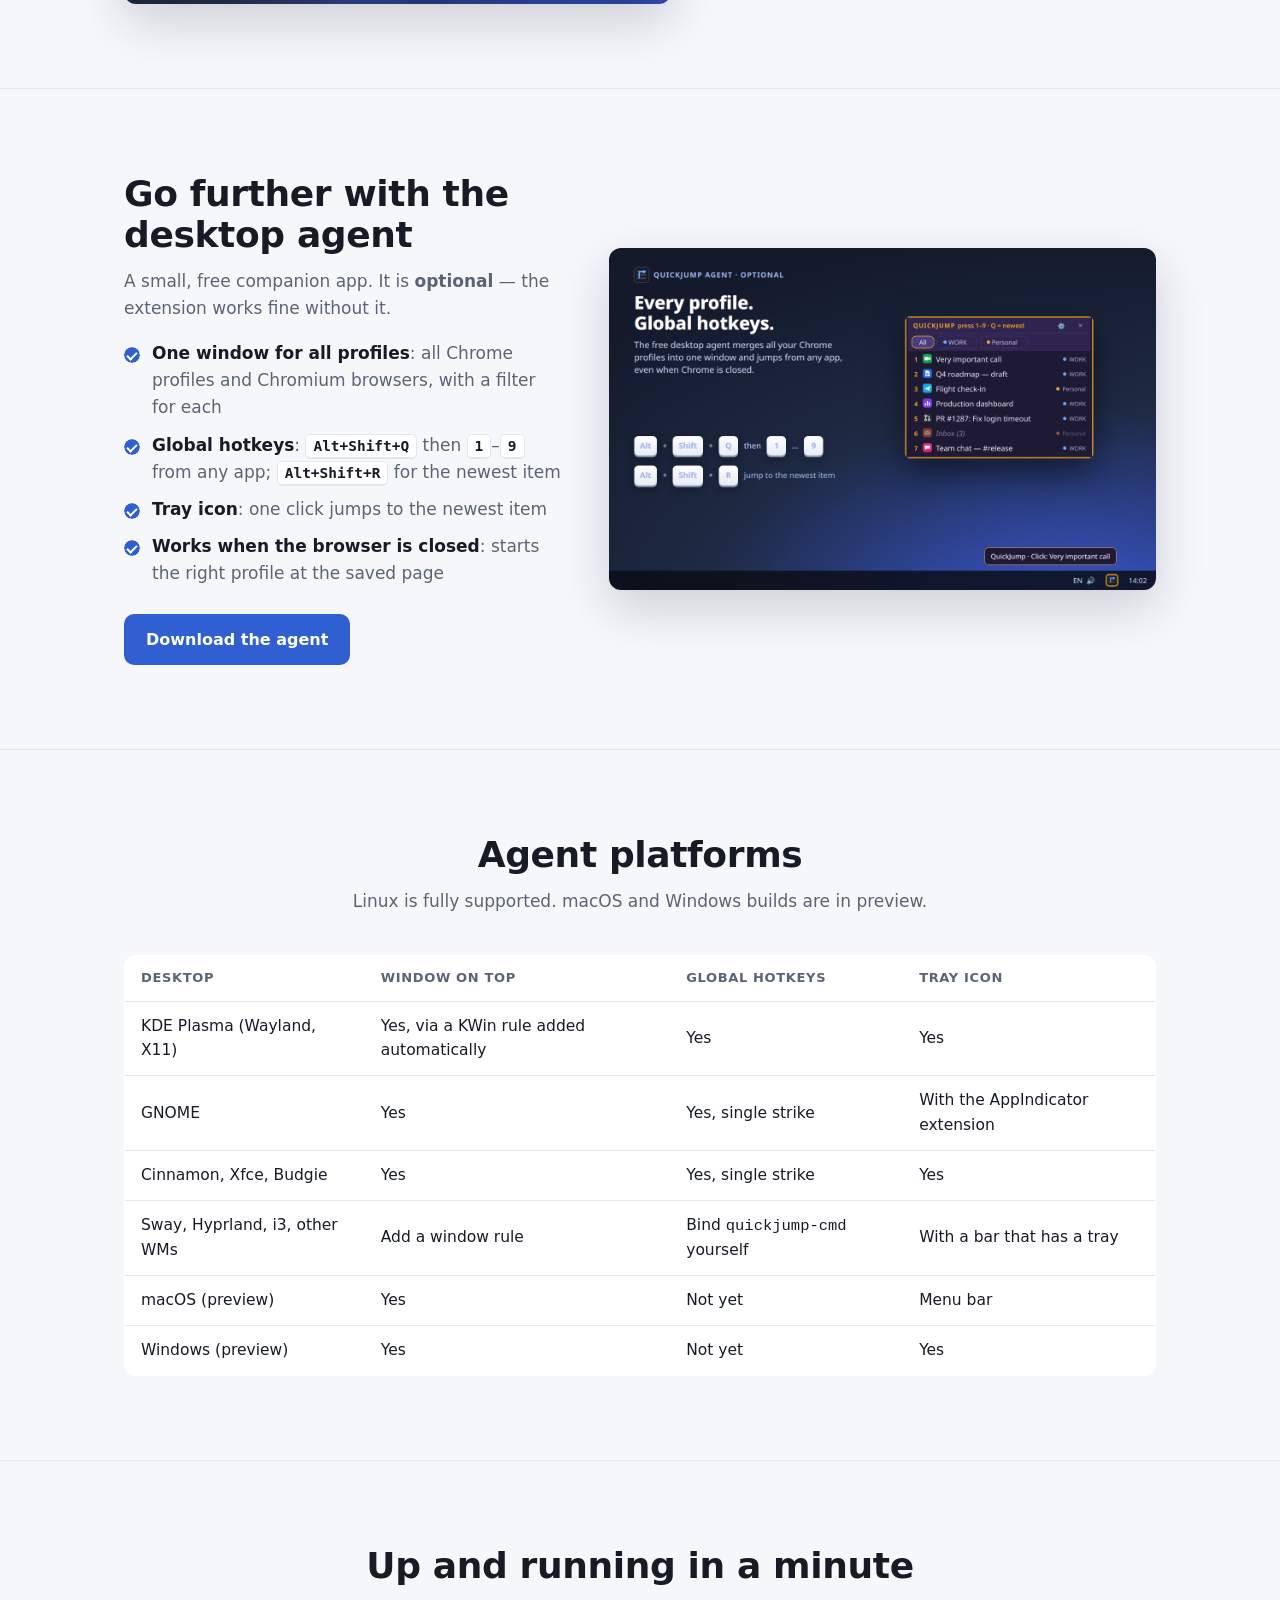
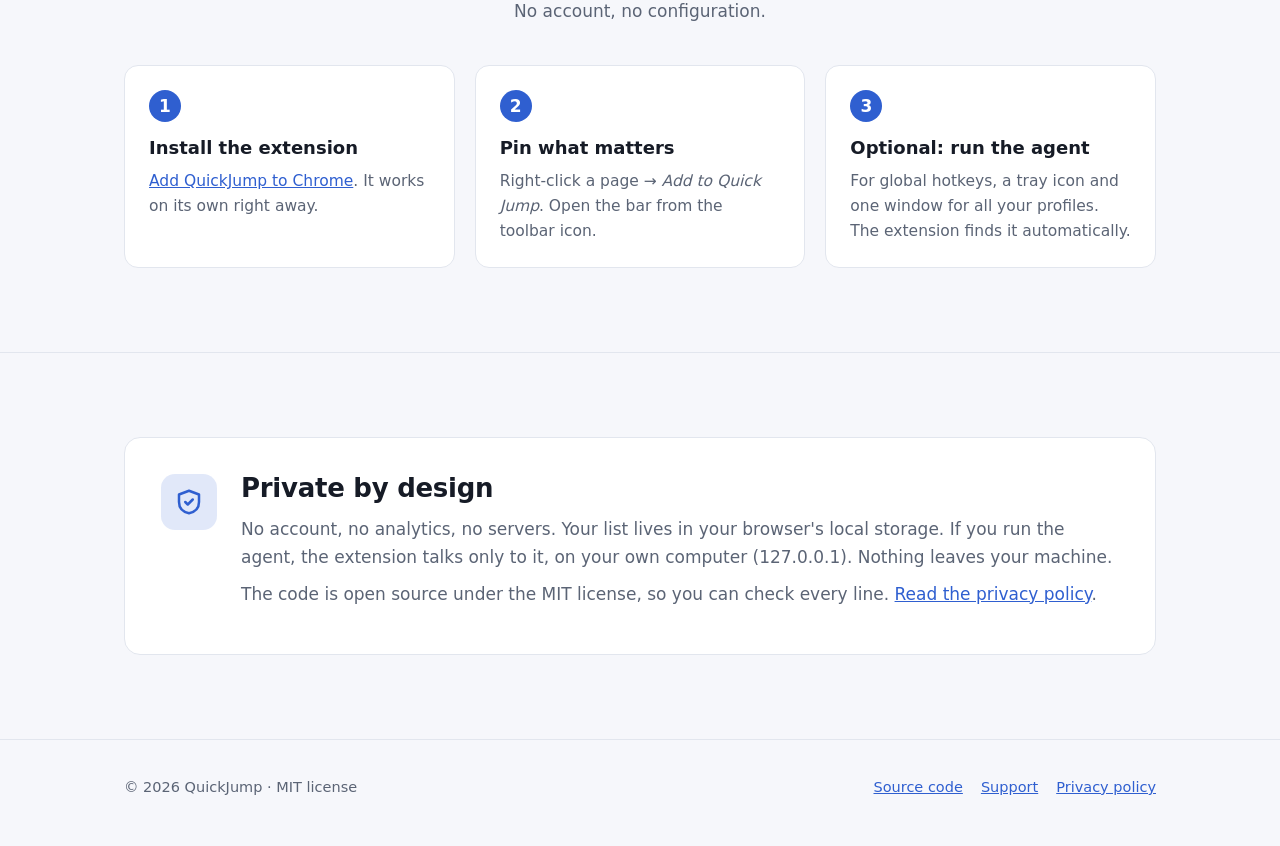
==== commit 5b24c295: "Website: tighten the agent section wording Co-Authored-By: Claude Opus 5.5 (1M context) <noreply@ant" ====
--- a/site/index.html
+++ b/site/index.html
@@ -241,9 +241,9 @@
     <div class="wrap split">
       <div class="text">
         <h2>Go further with the desktop agent</h2>
-        <p class="sub" style="margin-bottom:0">A small, free companion app. Optional: the extension works fine without it.</p>
+        <p class="sub" style="margin-bottom:0">A small, free companion app. It is <strong>optional</strong> — the extension works fine without it.</p>
         <ul class="ticks">
-          <li><strong>One window for every profile</strong>: all Chrome profiles and Chromium browsers, with a filter for each</li>
+          <li><strong>One window for all profiles</strong>: all Chrome profiles and Chromium browsers, with a filter for each</li>
           <li><strong>Global hotkeys</strong>: <kbd>Alt+Shift+Q</kbd> then <kbd>1</kbd>–<kbd>9</kbd> from any app; <kbd>Alt+Shift+R</kbd> for the newest item</li>
           <li><strong>Tray icon</strong>: one click jumps to the newest item</li>
           <li><strong>Works when the browser is closed</strong>: starts the right profile at the saved page</li>
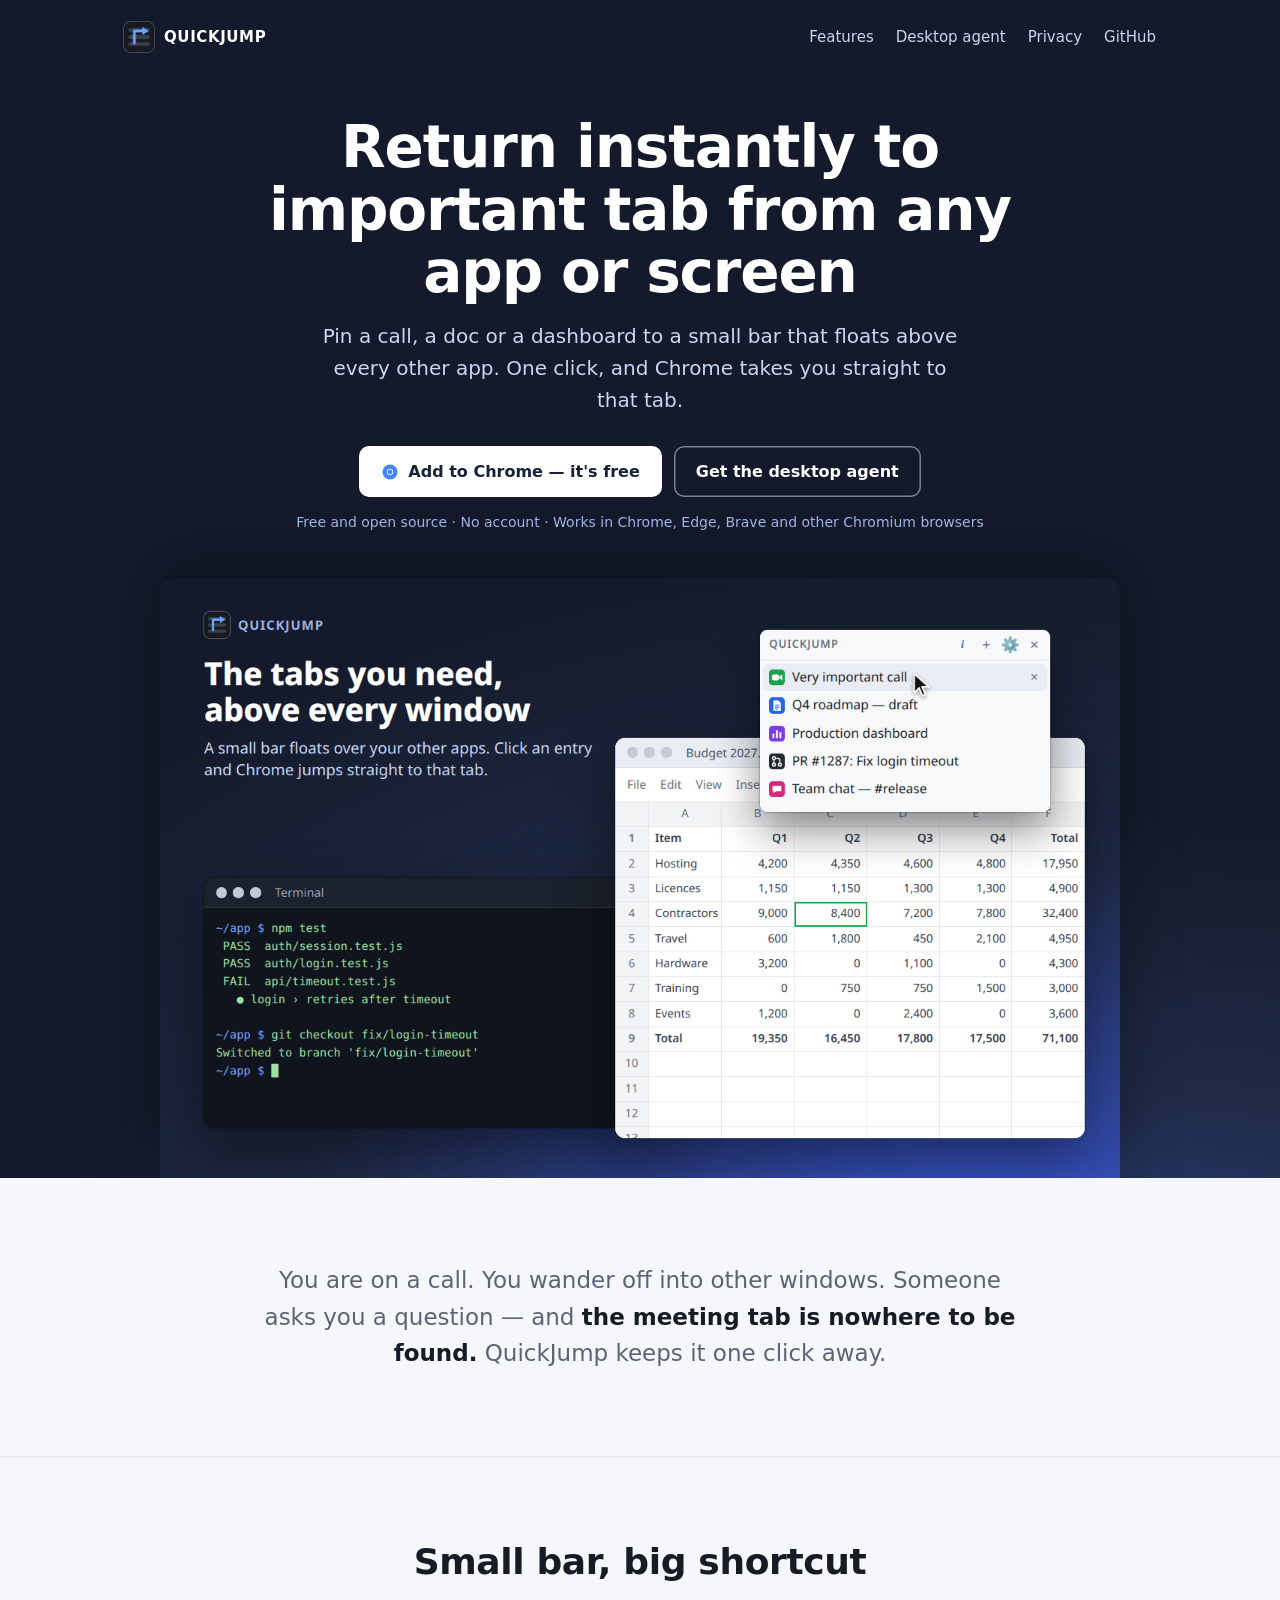
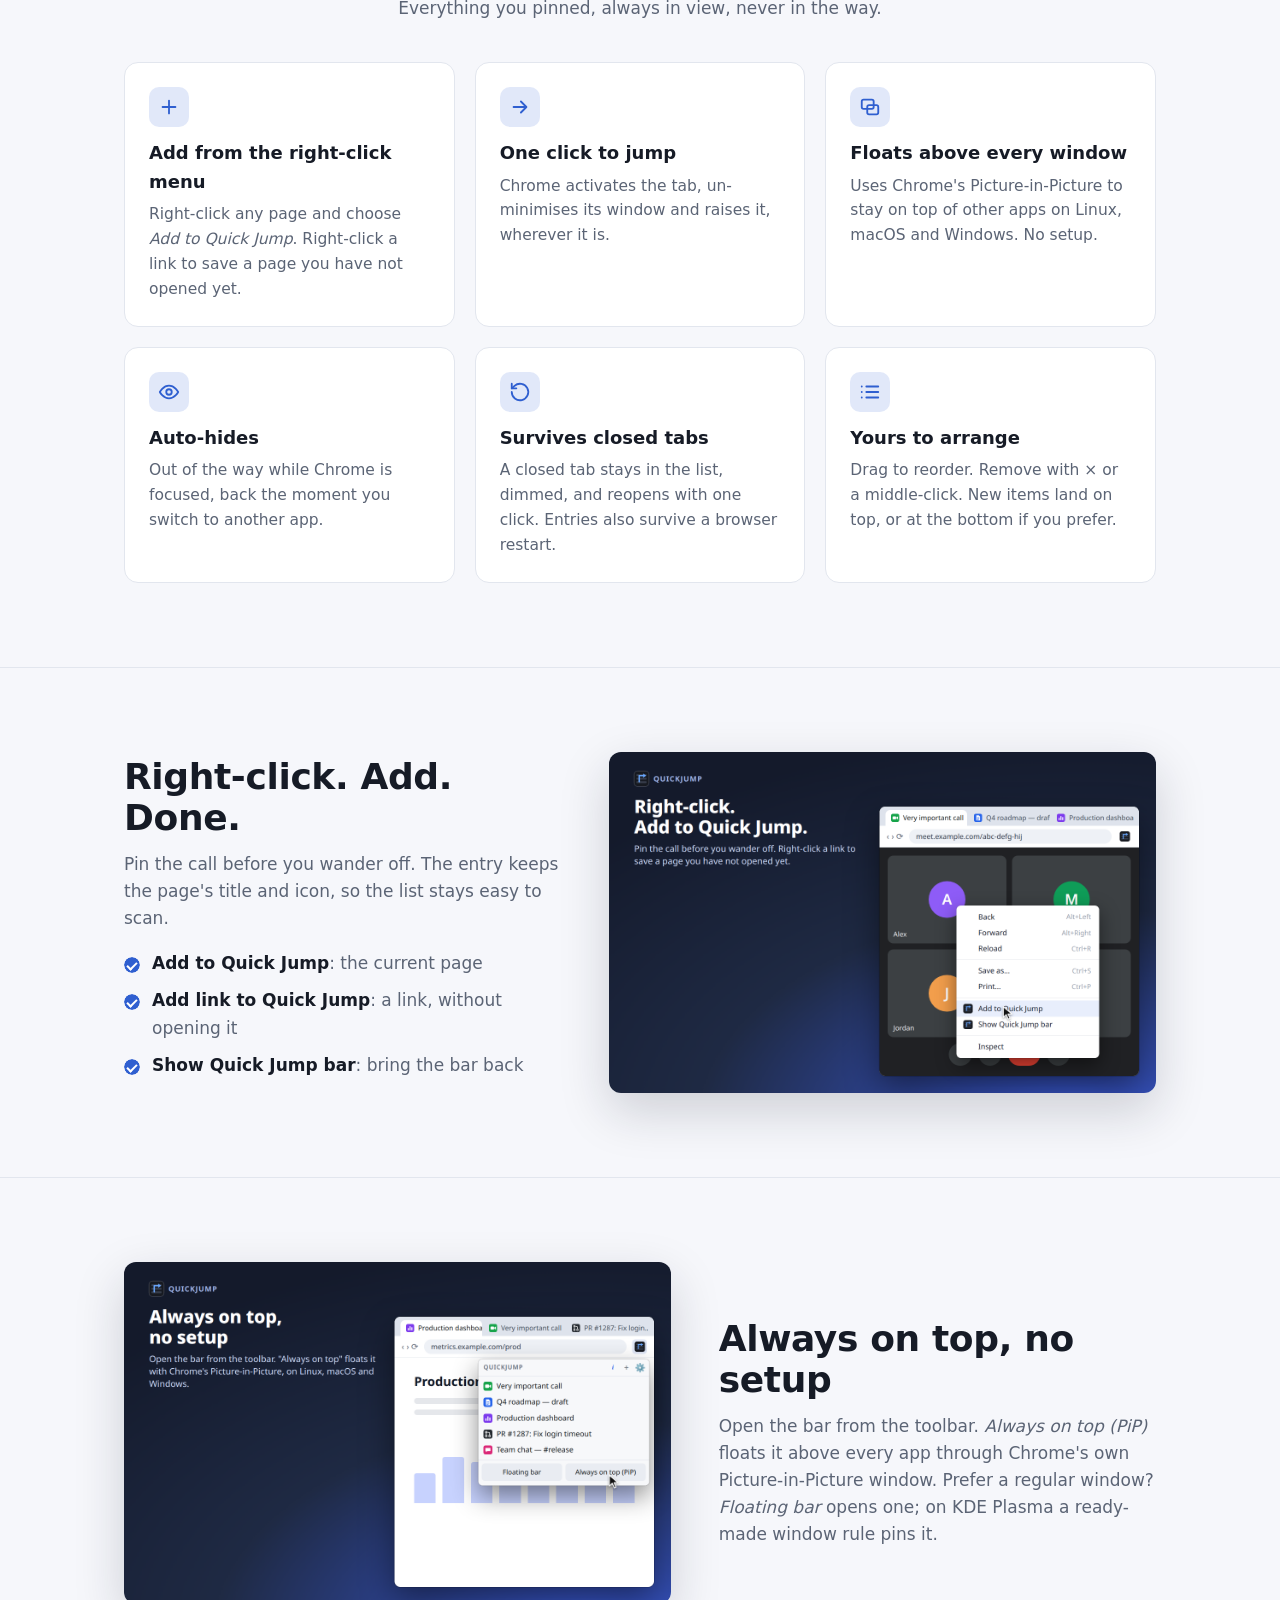
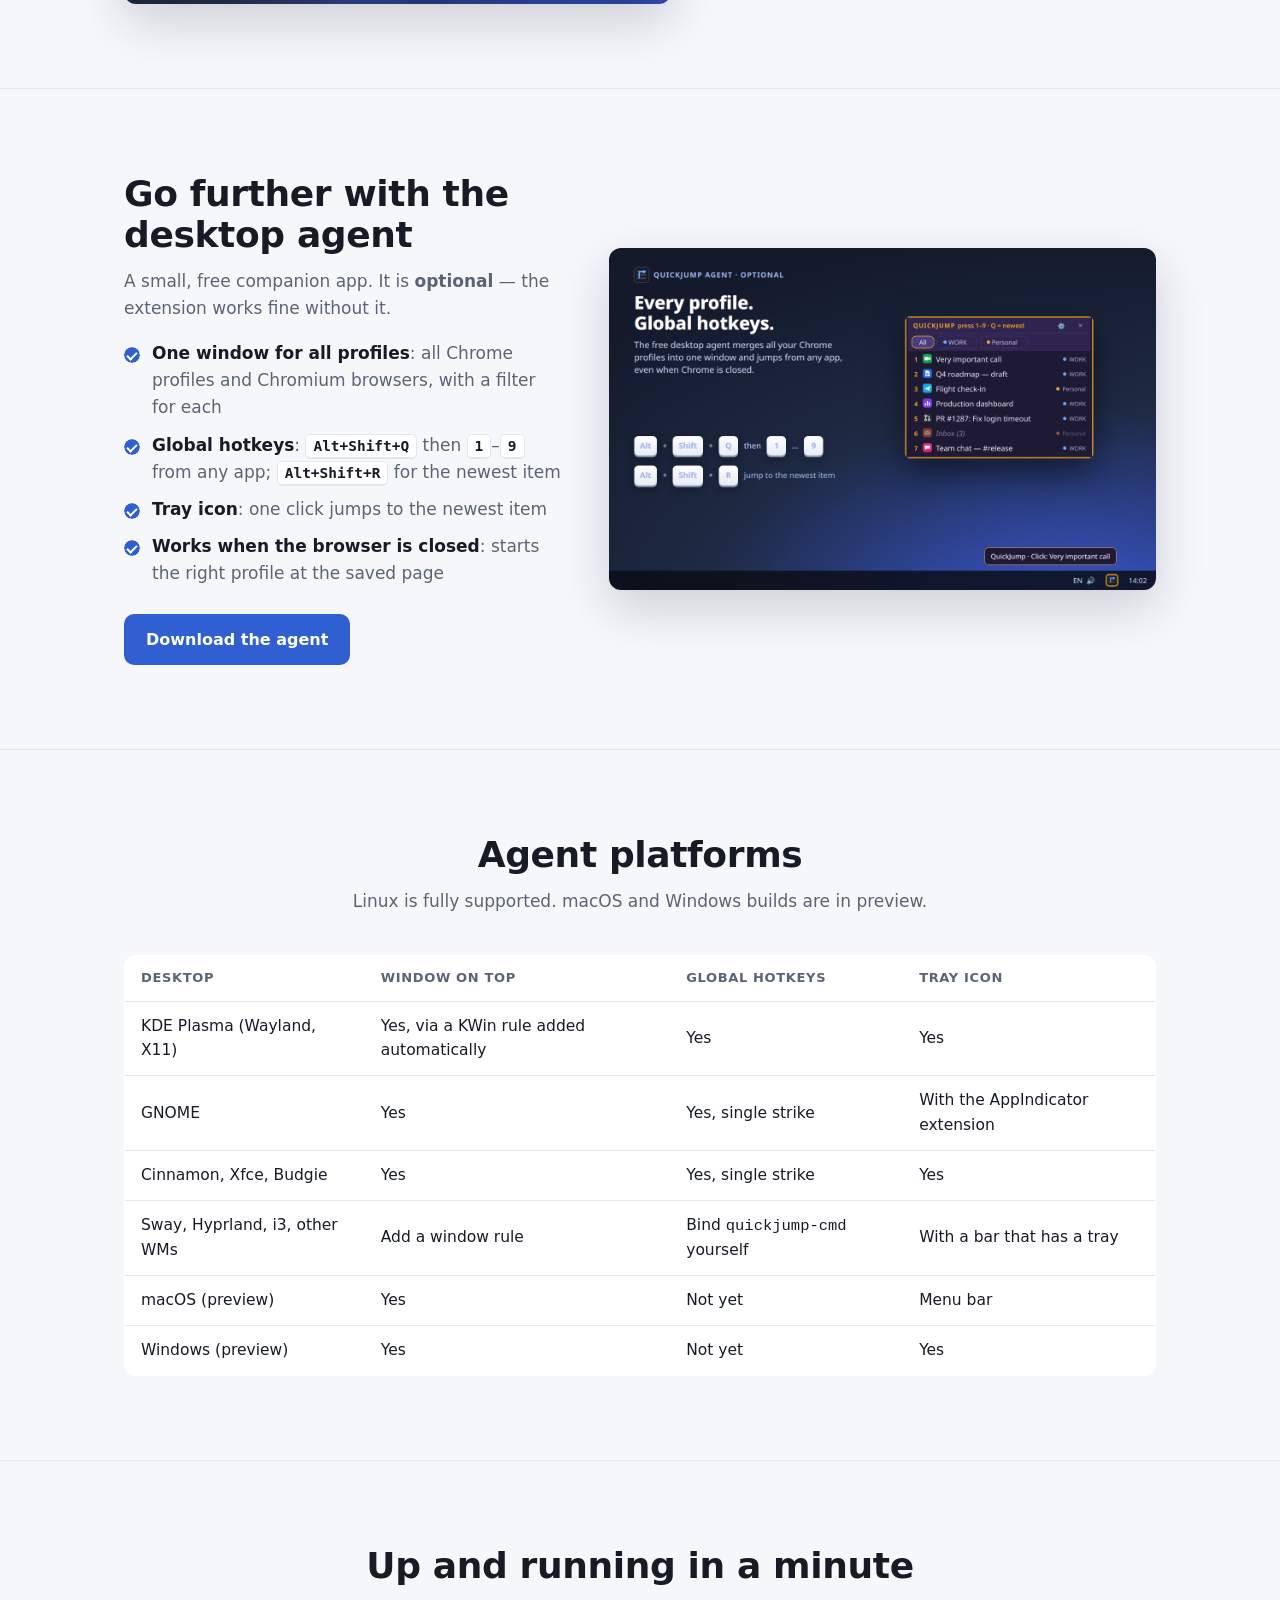
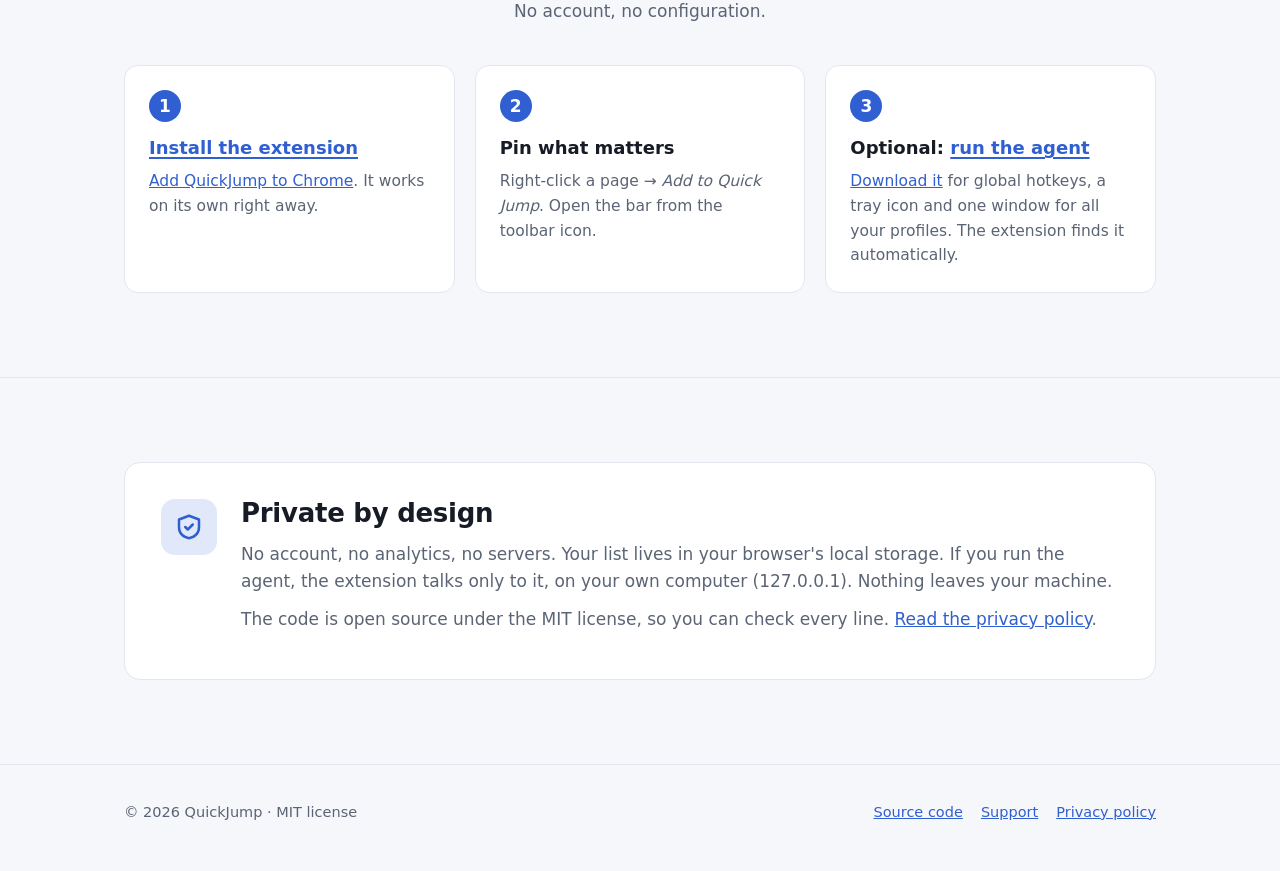
==== commit 44d544aa: "Website: link the install and agent steps Co-Authored-By: Claude Opus 5.5 (1M context) <noreply@anth" ====
--- a/site/index.html
+++ b/site/index.html
@@ -108,6 +108,7 @@
     .step { background: var(--surface); border: 1px solid var(--line); border-radius: 14px; padding: 24px; }
     .step::before { counter-increment: step; content: counter(step); display: grid; place-items: center; width: 32px; height: 32px; border-radius: 50%; background: var(--accent); color: var(--accent-fg); font-weight: 800; margin-bottom: 12px; }
     .step h3 { margin: 0 0 6px; font-size: 18px; }
+    .step h3 a { text-decoration-thickness: 2px; text-underline-offset: 3px; }
     .step p { margin: 0; color: var(--muted); font-size: 15.5px; }
 
     table { width: 100%; border-collapse: collapse; font-size: 15.5px; background: var(--surface); border: 1px solid var(--line); border-radius: 12px; overflow: hidden; }
@@ -283,9 +284,9 @@
         <p class="sub">No account, no configuration.</p>
       </div>
       <div class="steps">
-        <div class="step"><h3>Install the extension</h3><p><a href="https://chromewebstore.google.com/detail/ghjpaalofbdajafokhaecblmmaeidhep">Add QuickJump to Chrome</a>. It works on its own right away.</p></div>
+        <div class="step"><h3><a href="https://chromewebstore.google.com/detail/ghjpaalofbdajafokhaecblmmaeidhep">Install the extension</a></h3><p><a href="https://chromewebstore.google.com/detail/ghjpaalofbdajafokhaecblmmaeidhep">Add QuickJump to Chrome</a>. It works on its own right away.</p></div>
         <div class="step"><h3>Pin what matters</h3><p>Right-click a page → <em>Add to Quick Jump</em>. Open the bar from the toolbar icon.</p></div>
-        <div class="step"><h3>Optional: run the agent</h3><p>For global hotkeys, a tray icon and one window for all your profiles. The extension finds it automatically.</p></div>
+        <div class="step"><h3>Optional: <a href="https://github.com/ryabenko-pro/quickjump/releases">run the agent</a></h3><p><a href="https://github.com/ryabenko-pro/quickjump/releases">Download it</a> for global hotkeys, a tray icon and one window for all your profiles. The extension finds it automatically.</p></div>
       </div>
     </div>
   </section>
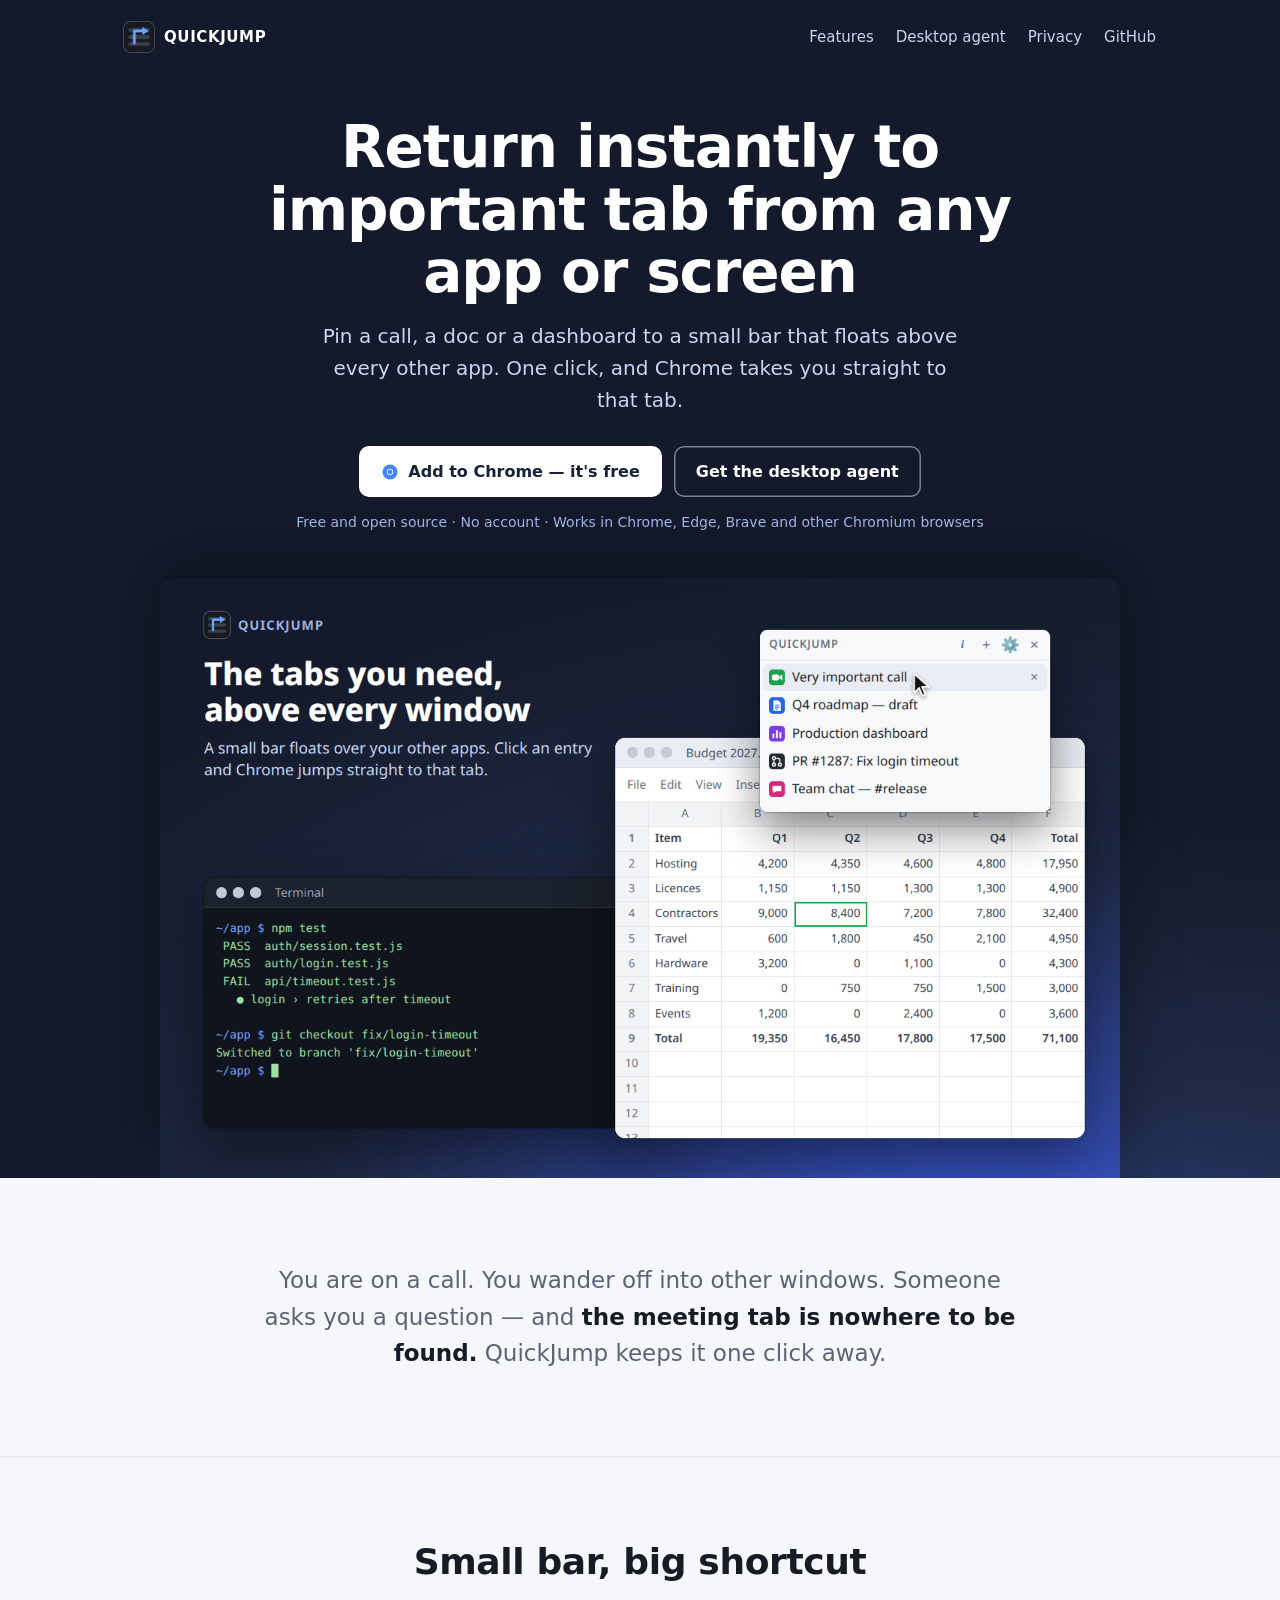
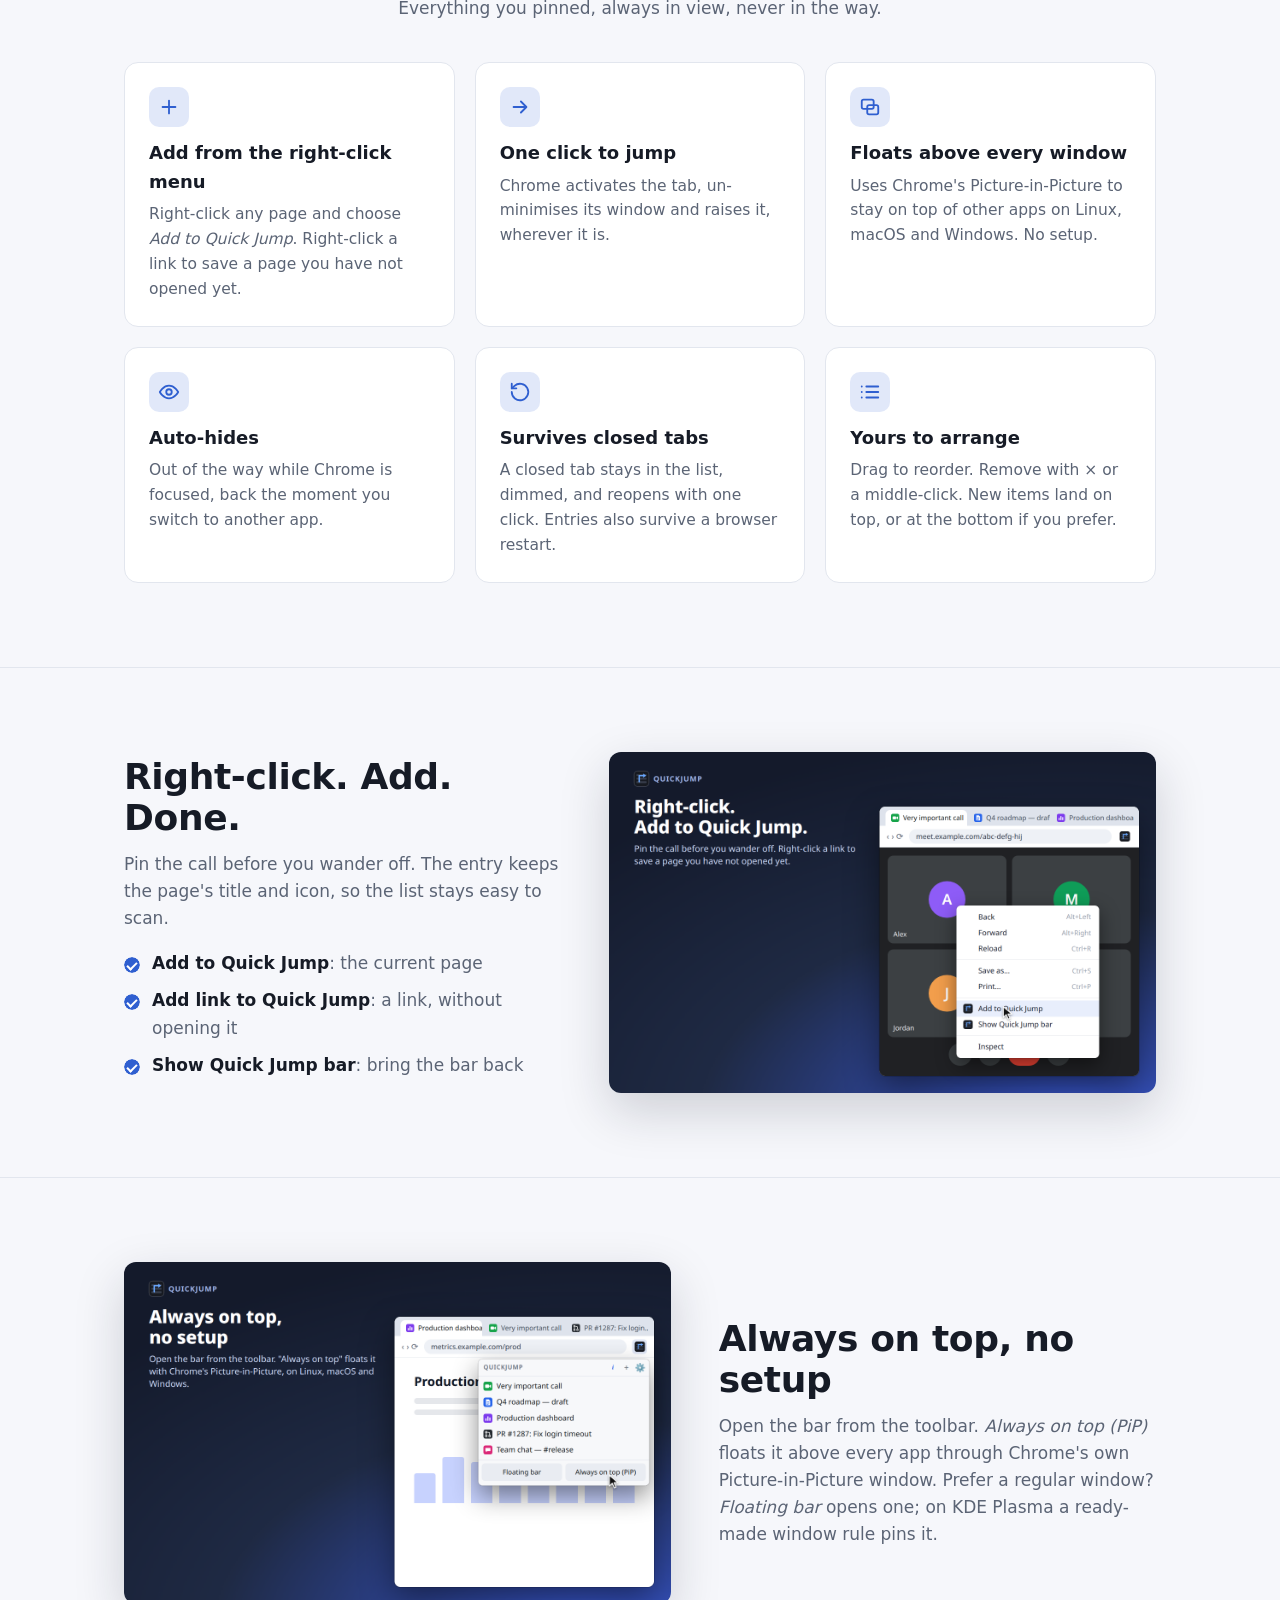
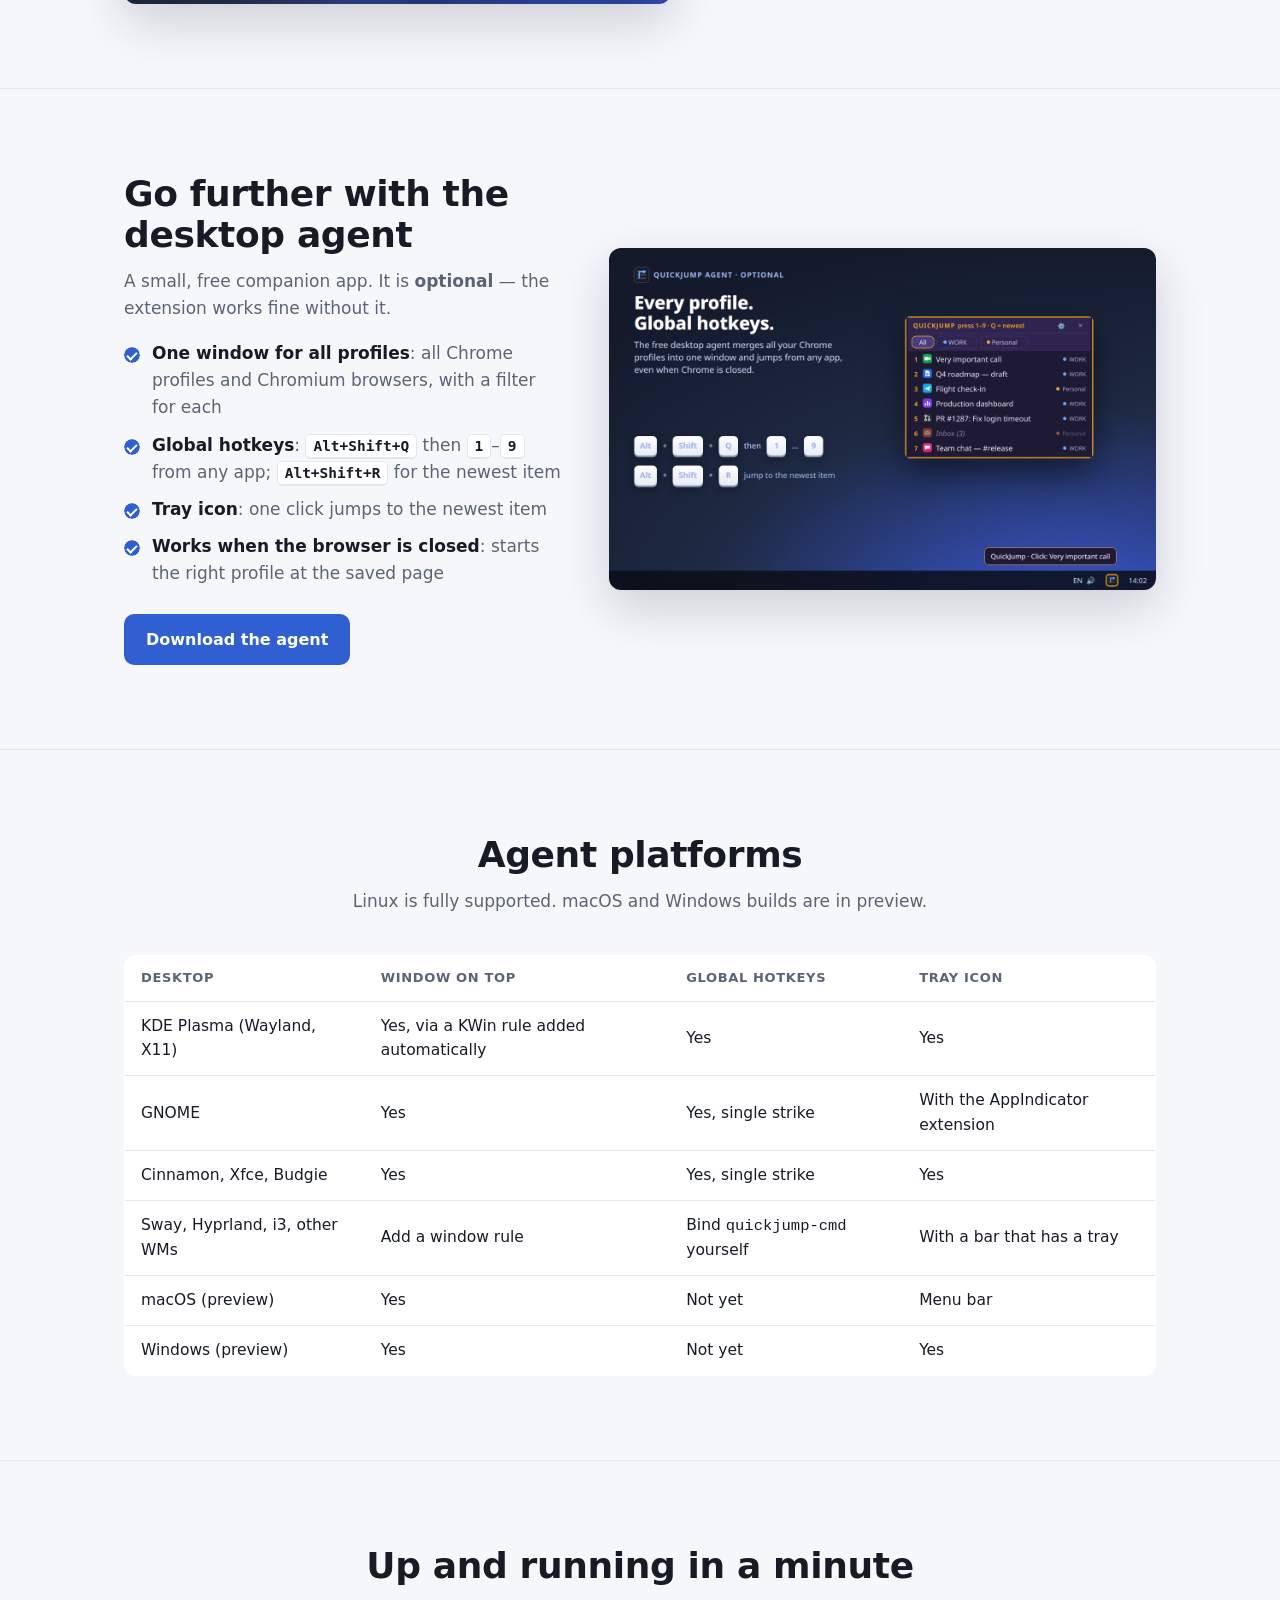
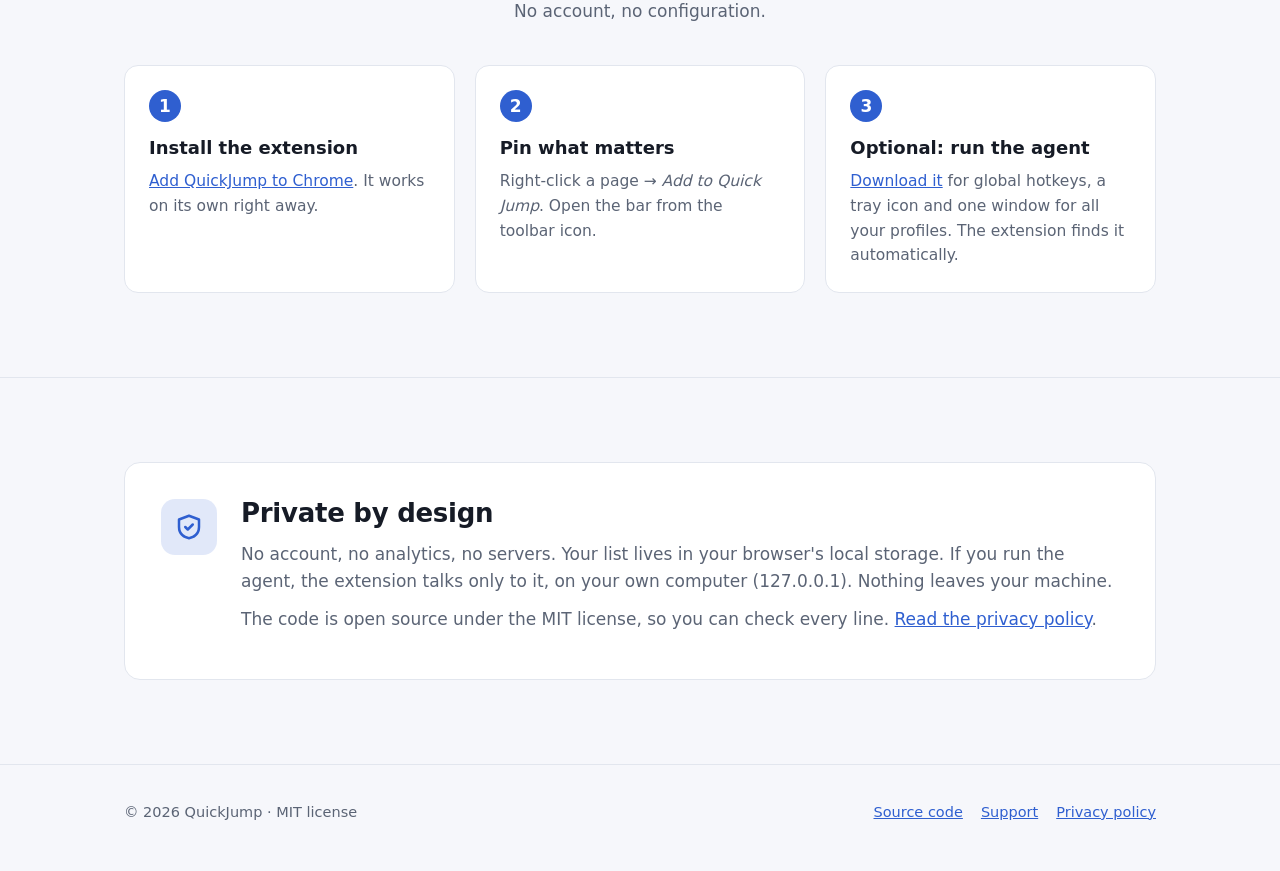
==== commit 285ef087: "Website: keep step links in the text only Co-Authored-By: Claude Opus 5.5 (1M context) <noreply@anth" ====
--- a/site/index.html
+++ b/site/index.html
@@ -108,7 +108,6 @@
     .step { background: var(--surface); border: 1px solid var(--line); border-radius: 14px; padding: 24px; }
     .step::before { counter-increment: step; content: counter(step); display: grid; place-items: center; width: 32px; height: 32px; border-radius: 50%; background: var(--accent); color: var(--accent-fg); font-weight: 800; margin-bottom: 12px; }
     .step h3 { margin: 0 0 6px; font-size: 18px; }
-    .step h3 a { text-decoration-thickness: 2px; text-underline-offset: 3px; }
     .step p { margin: 0; color: var(--muted); font-size: 15.5px; }
 
     table { width: 100%; border-collapse: collapse; font-size: 15.5px; background: var(--surface); border: 1px solid var(--line); border-radius: 12px; overflow: hidden; }
@@ -284,9 +283,9 @@
         <p class="sub">No account, no configuration.</p>
       </div>
       <div class="steps">
-        <div class="step"><h3><a href="https://chromewebstore.google.com/detail/ghjpaalofbdajafokhaecblmmaeidhep">Install the extension</a></h3><p><a href="https://chromewebstore.google.com/detail/ghjpaalofbdajafokhaecblmmaeidhep">Add QuickJump to Chrome</a>. It works on its own right away.</p></div>
+        <div class="step"><h3>Install the extension</h3><p><a href="https://chromewebstore.google.com/detail/ghjpaalofbdajafokhaecblmmaeidhep">Add QuickJump to Chrome</a>. It works on its own right away.</p></div>
         <div class="step"><h3>Pin what matters</h3><p>Right-click a page → <em>Add to Quick Jump</em>. Open the bar from the toolbar icon.</p></div>
-        <div class="step"><h3>Optional: <a href="https://github.com/ryabenko-pro/quickjump/releases">run the agent</a></h3><p><a href="https://github.com/ryabenko-pro/quickjump/releases">Download it</a> for global hotkeys, a tray icon and one window for all your profiles. The extension finds it automatically.</p></div>
+        <div class="step"><h3>Optional: run the agent</h3><p><a href="https://github.com/ryabenko-pro/quickjump/releases">Download it</a> for global hotkeys, a tray icon and one window for all your profiles. The extension finds it automatically.</p></div>
       </div>
     </div>
   </section>
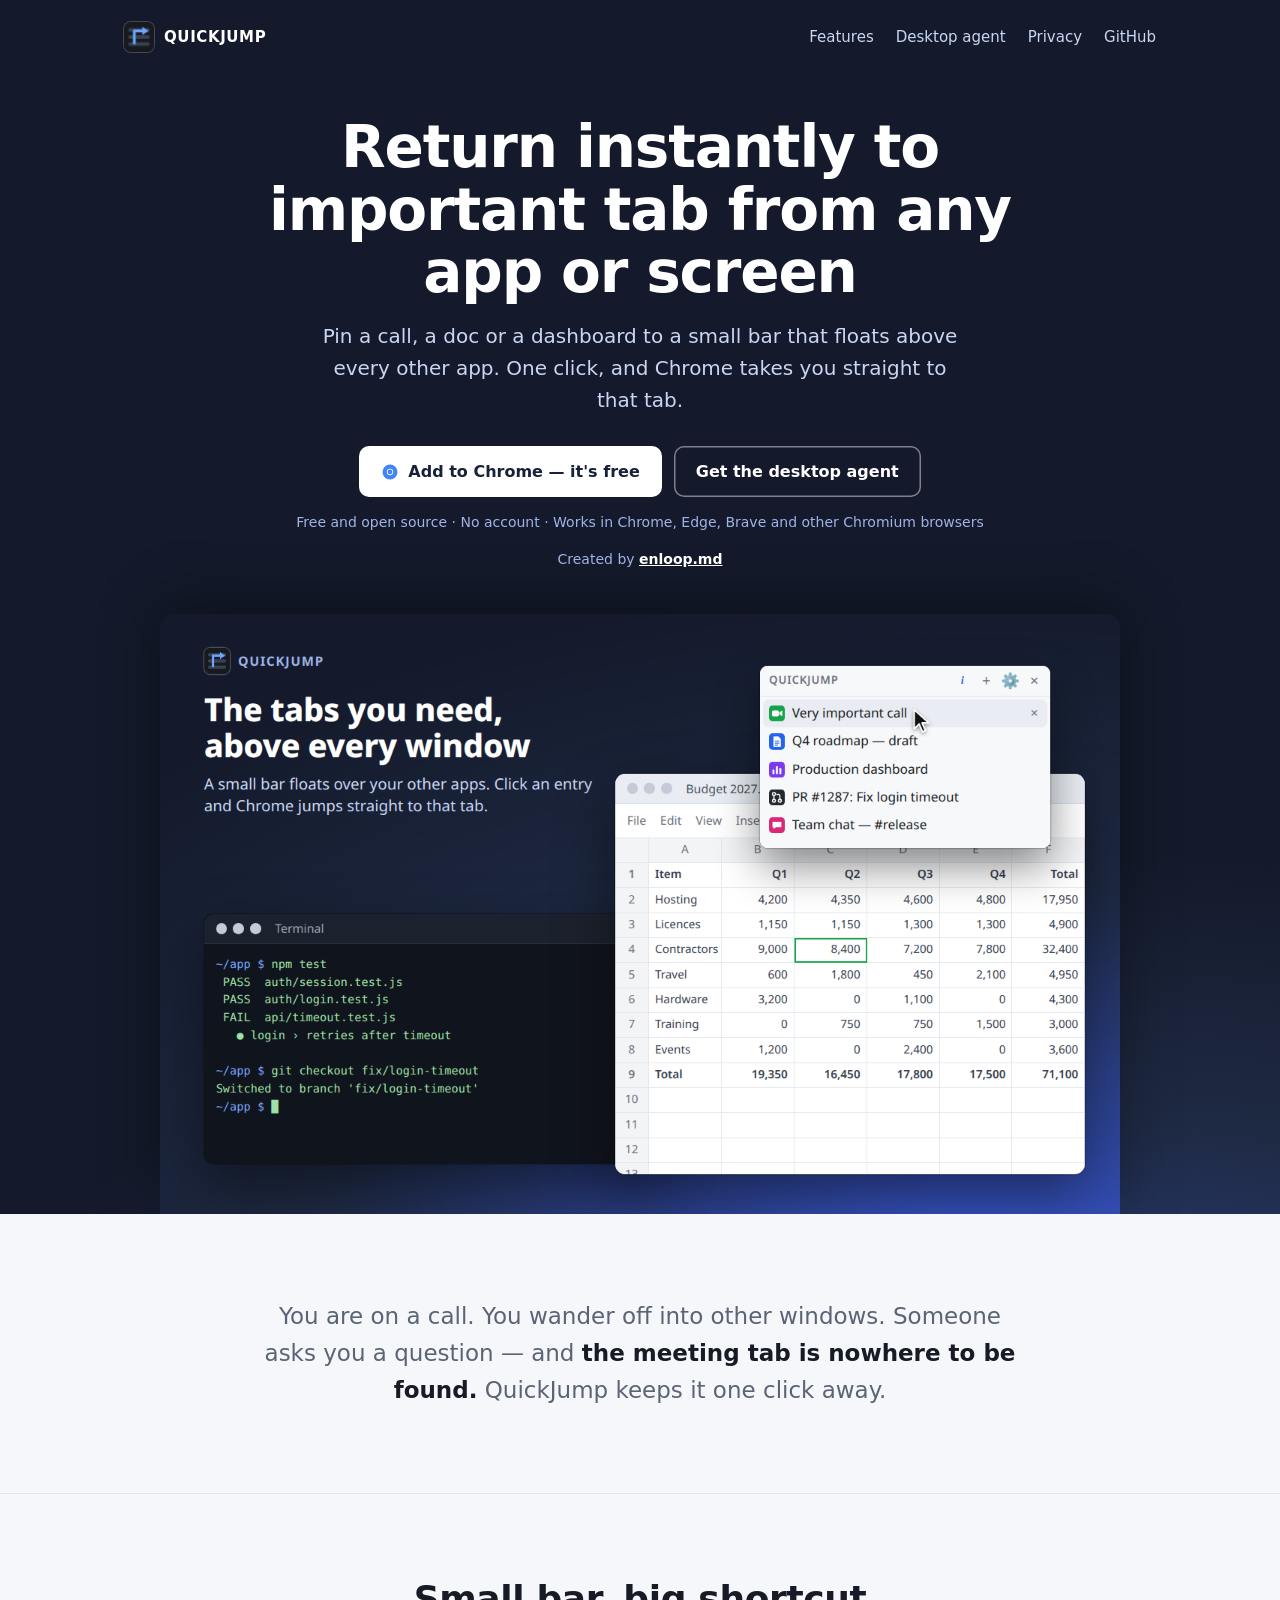
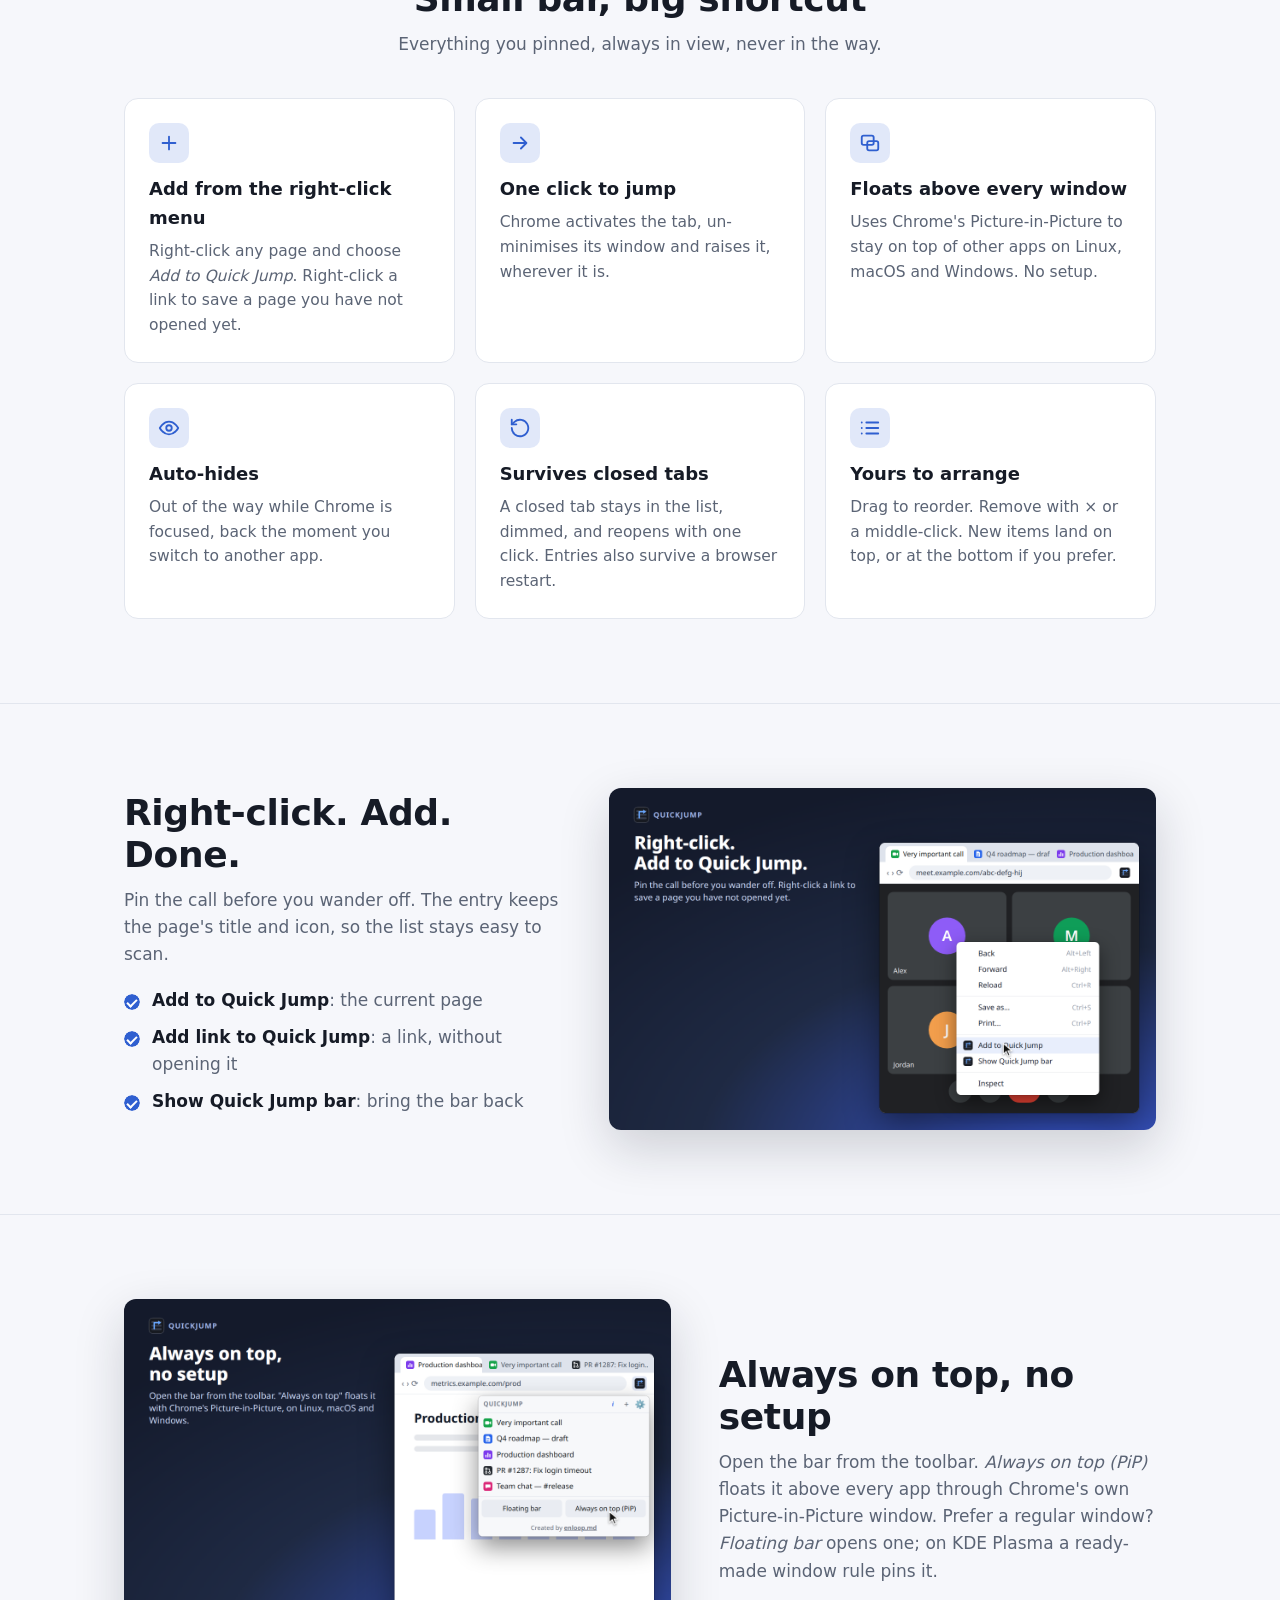
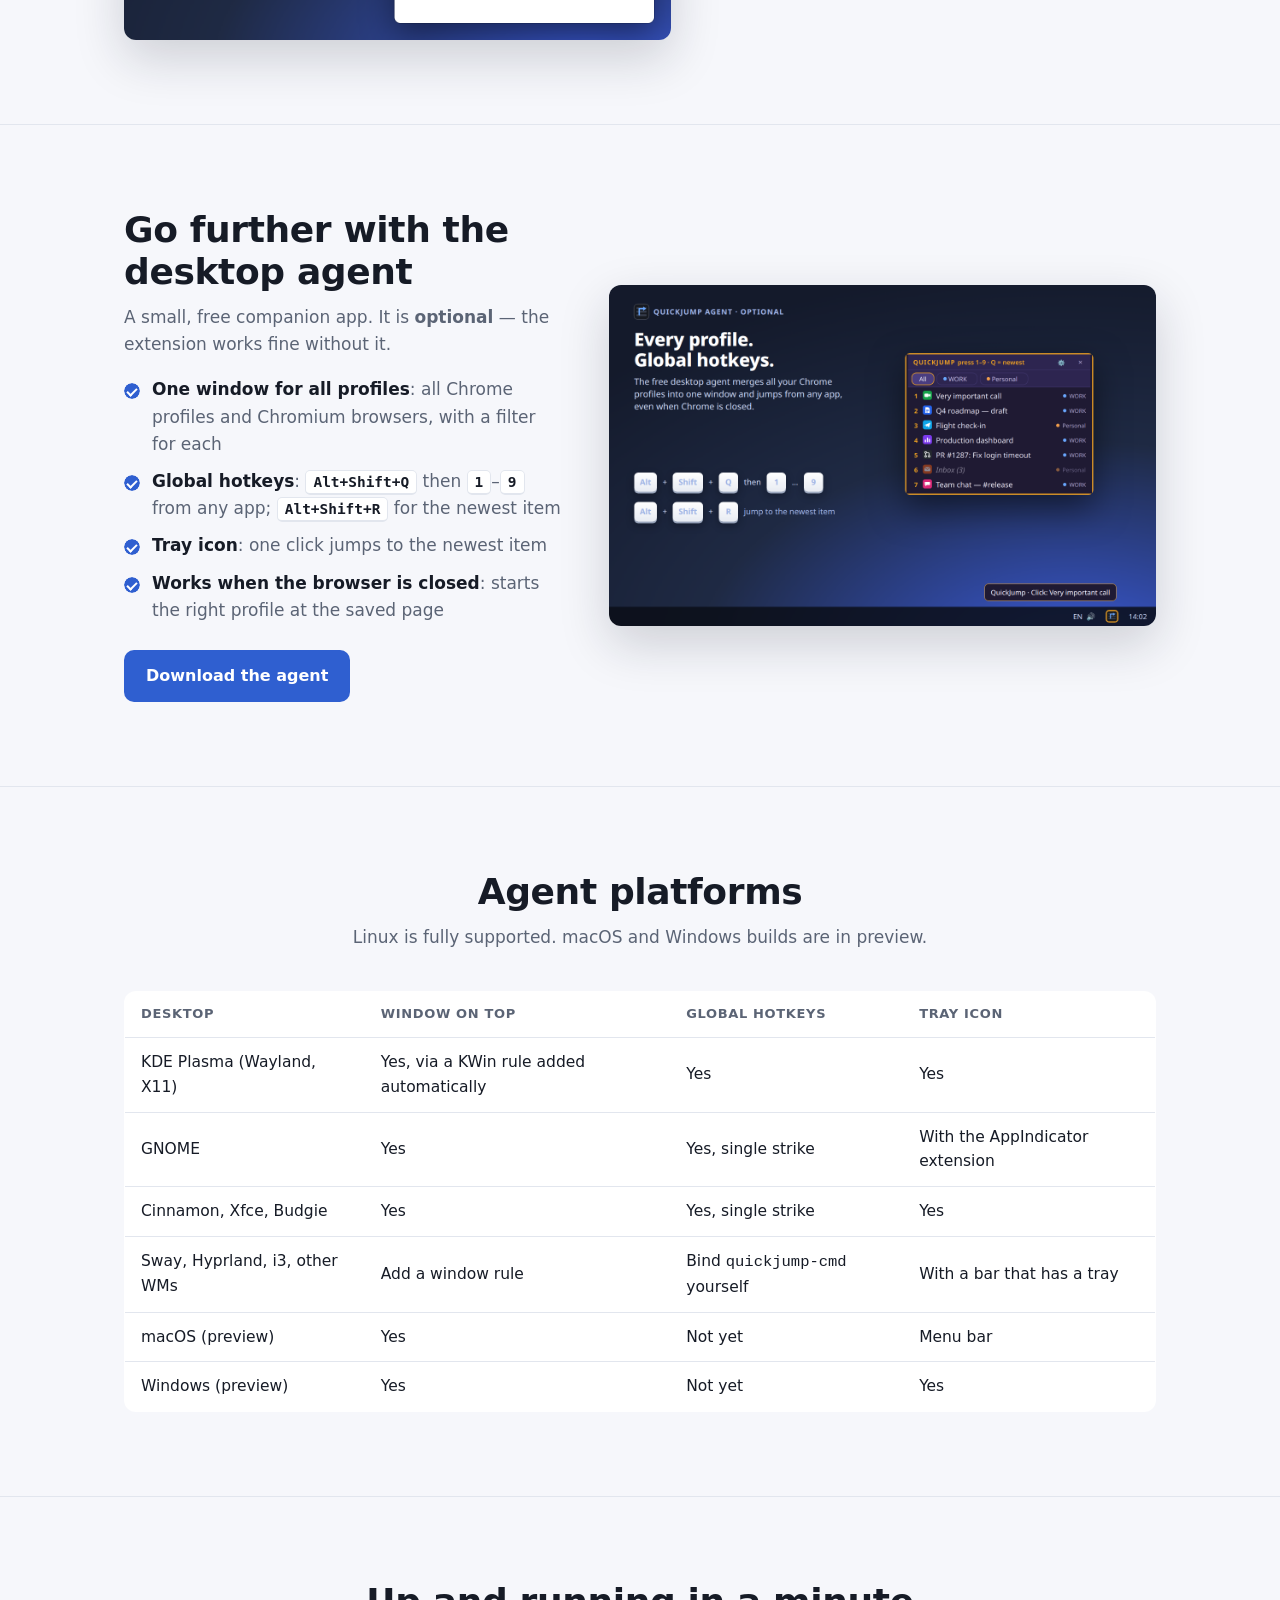
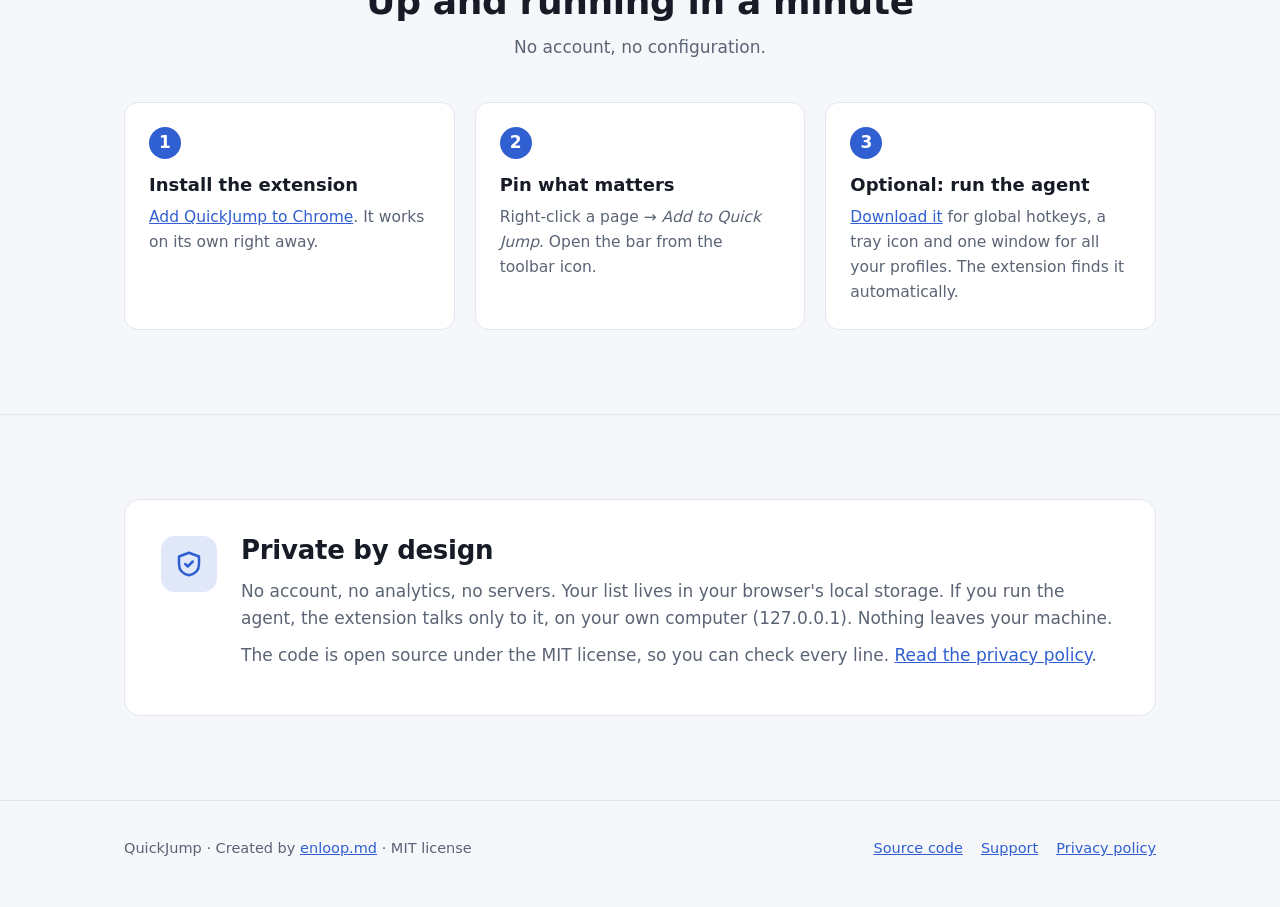
==== commit c9a94fb2: "Credit enloop.md "Created by enloop.md" in the toolbar popup, the settings page, the website, the st" ====
--- a/site/index.html
+++ b/site/index.html
@@ -73,6 +73,7 @@
     .btn.ghost:hover { background: rgba(255,255,255,.08); }
     .btn svg { width: 18px; height: 18px; }
     .note { margin-top: 14px; font-size: 14px; color: #9fb4e6; }
+    .note a { color: #fff; font-weight: 700; }
     .hero-shot { margin: 0 auto; width: 100%; max-width: 960px; border-radius: 14px 14px 0 0; box-shadow: 0 -10px 60px rgba(0,0,0,.35); }
 
     /* Sections */
@@ -159,6 +160,7 @@
         <a class="btn ghost" href="#agent">Get the desktop agent</a>
       </div>
       <div class="note">Free and open source · No account · Works in Chrome, Edge, Brave and other Chromium browsers</div>
+      <div class="note">Created by <a href="https://enloop.md">enloop.md</a></div>
     </div>
     <img class="hero-shot" src="img/1-floating-bar.png" width="1280" height="800" alt="The QuickJump bar floating above a spreadsheet and a terminal, listing a call, a roadmap doc, a dashboard, a pull request and a team chat">
   </div>
@@ -306,7 +308,7 @@
 
 <footer>
   <div class="wrap">
-    <span class="grow">© 2026 QuickJump · MIT license</span>
+    <span class="grow">QuickJump · Created by <a href="https://enloop.md">enloop.md</a> · MIT license</span>
     <a href="https://github.com/ryabenko-pro/quickjump">Source code</a>
     <a href="https://github.com/ryabenko-pro/quickjump/issues">Support</a>
     <a href="https://github.com/ryabenko-pro/quickjump/blob/main/PRIVACY.md">Privacy policy</a>
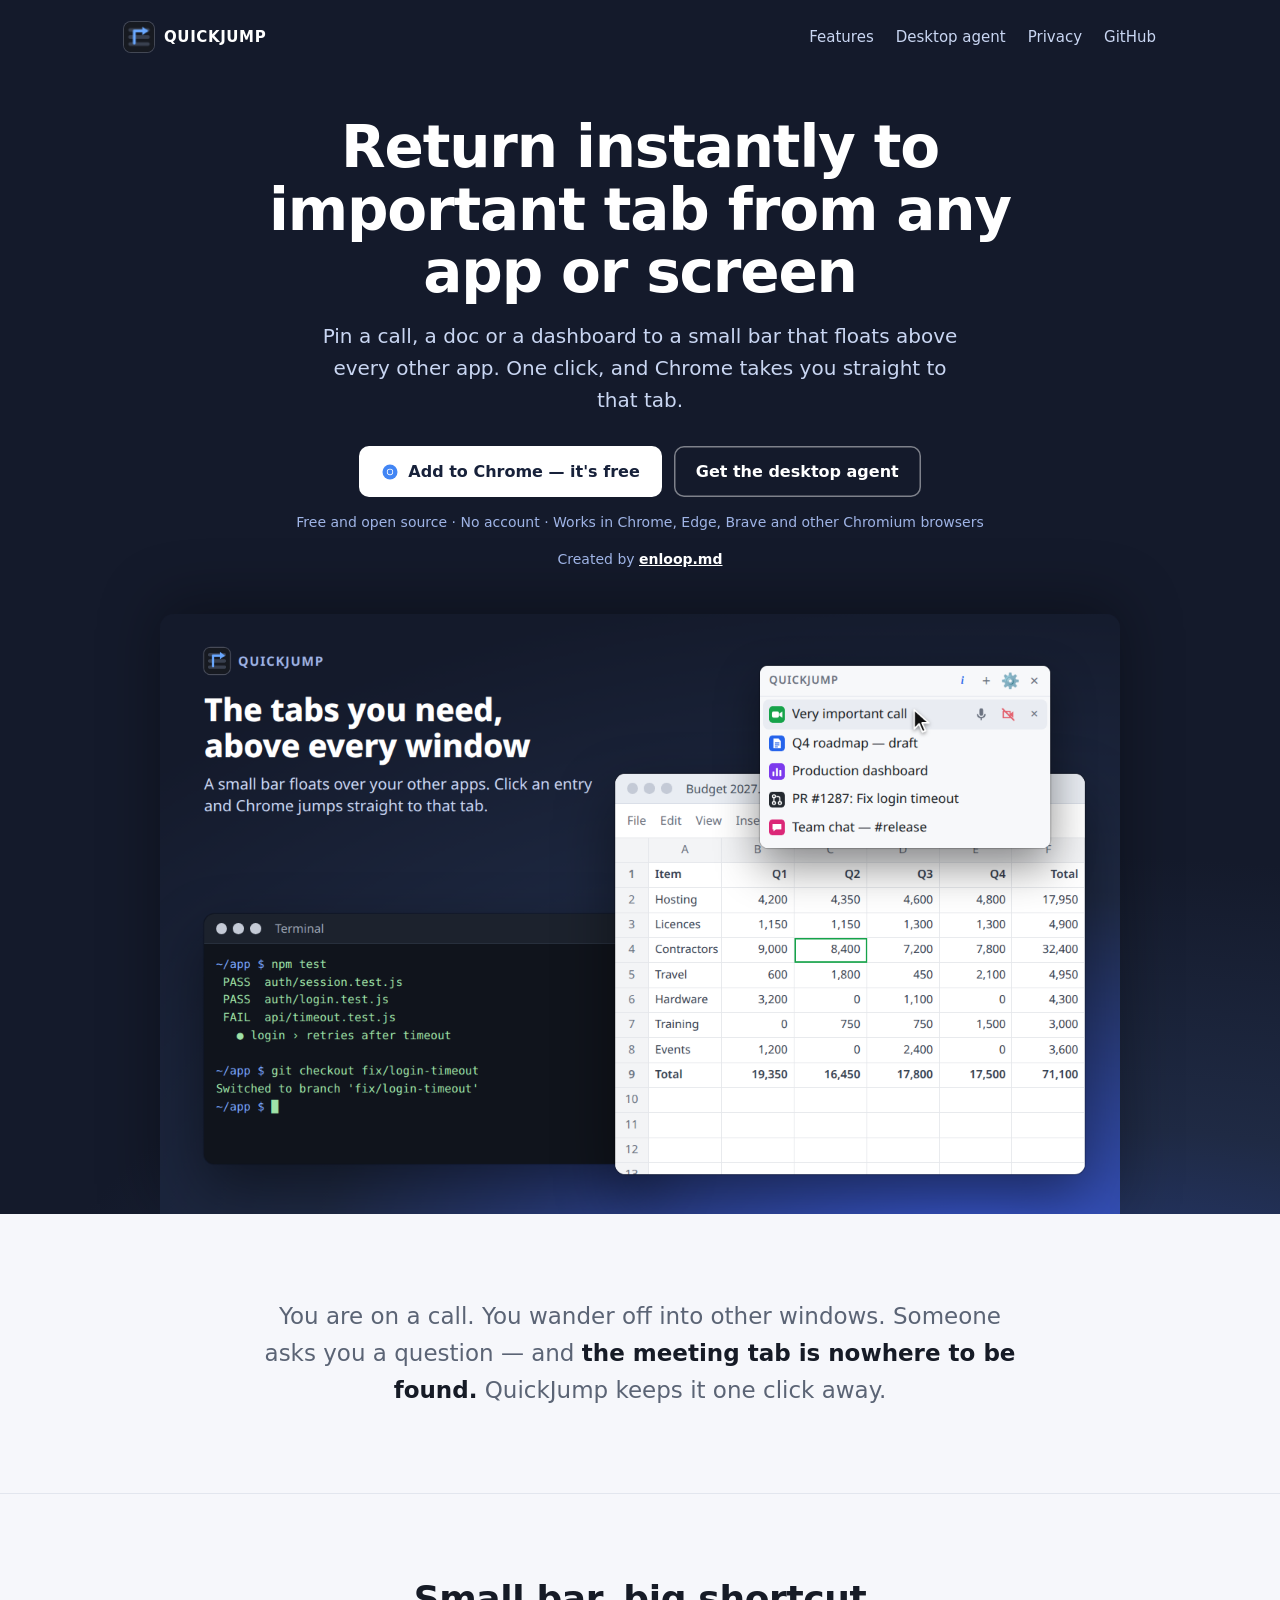
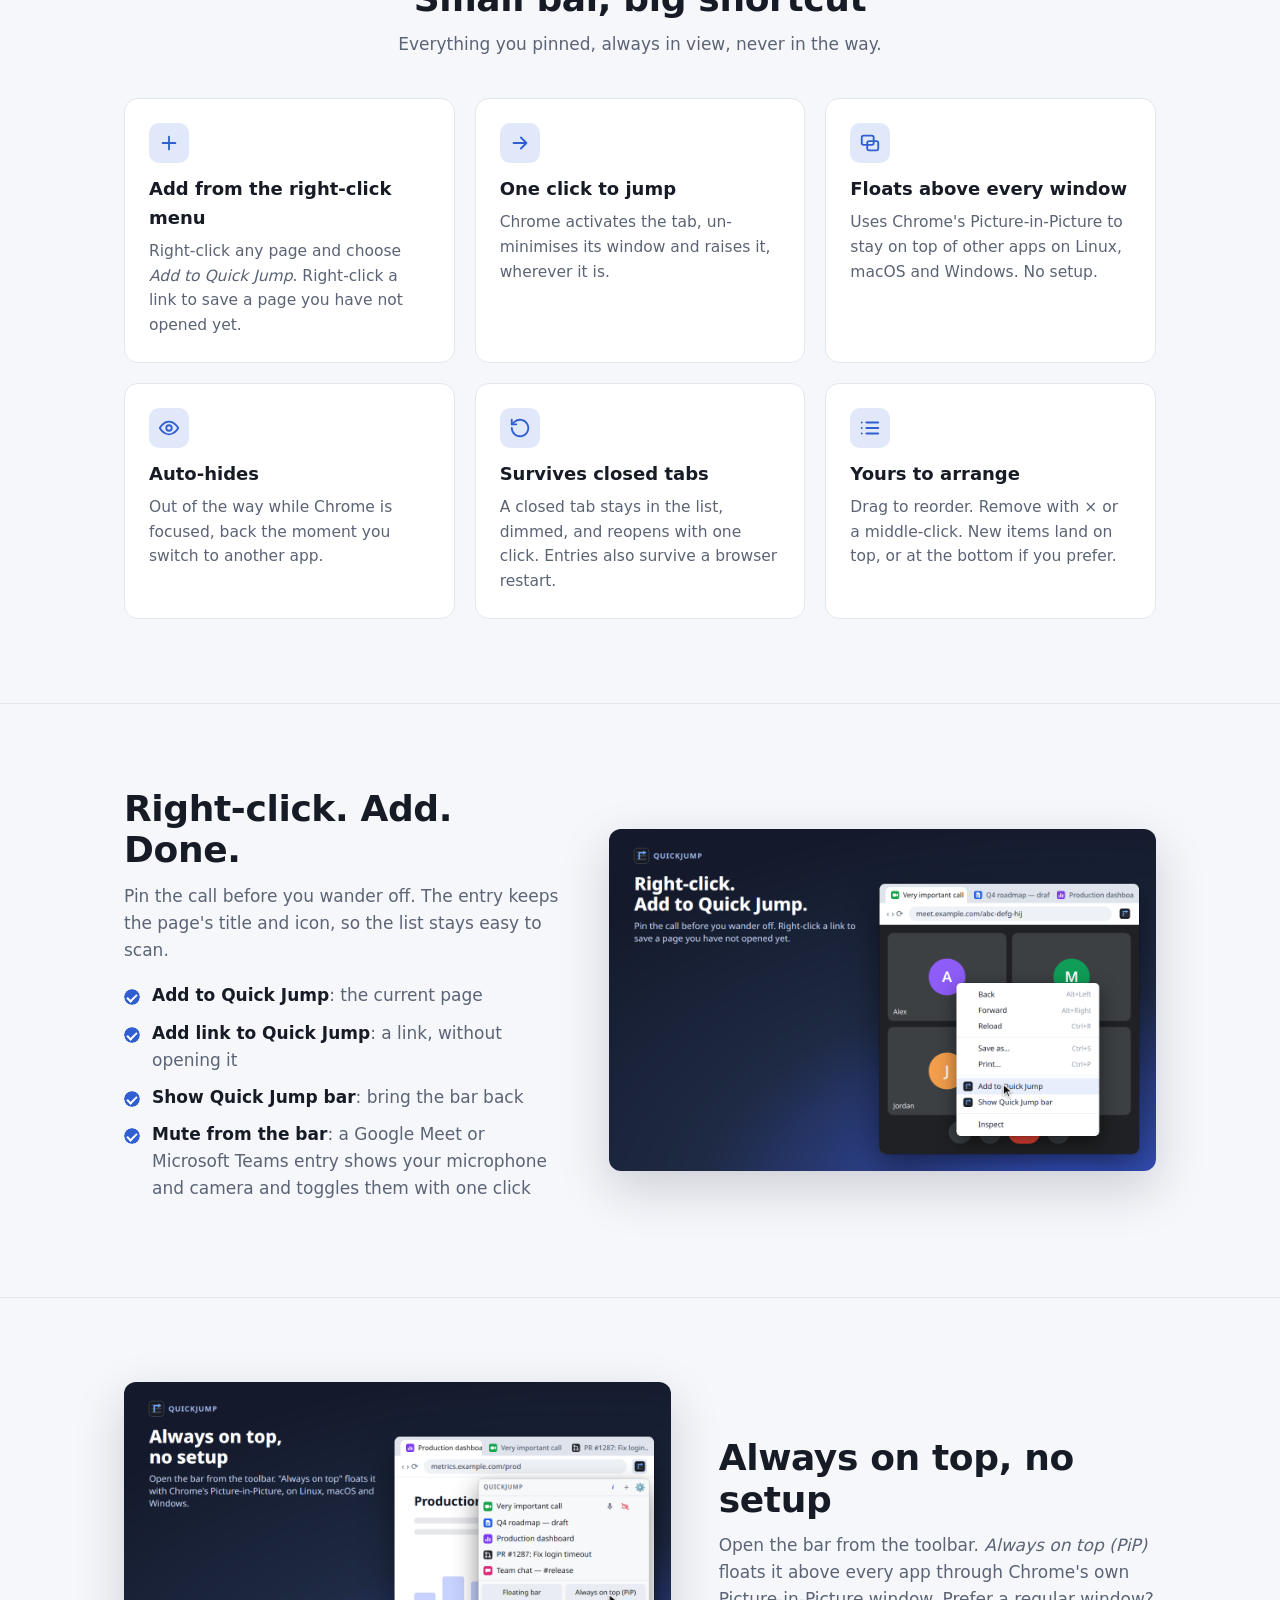
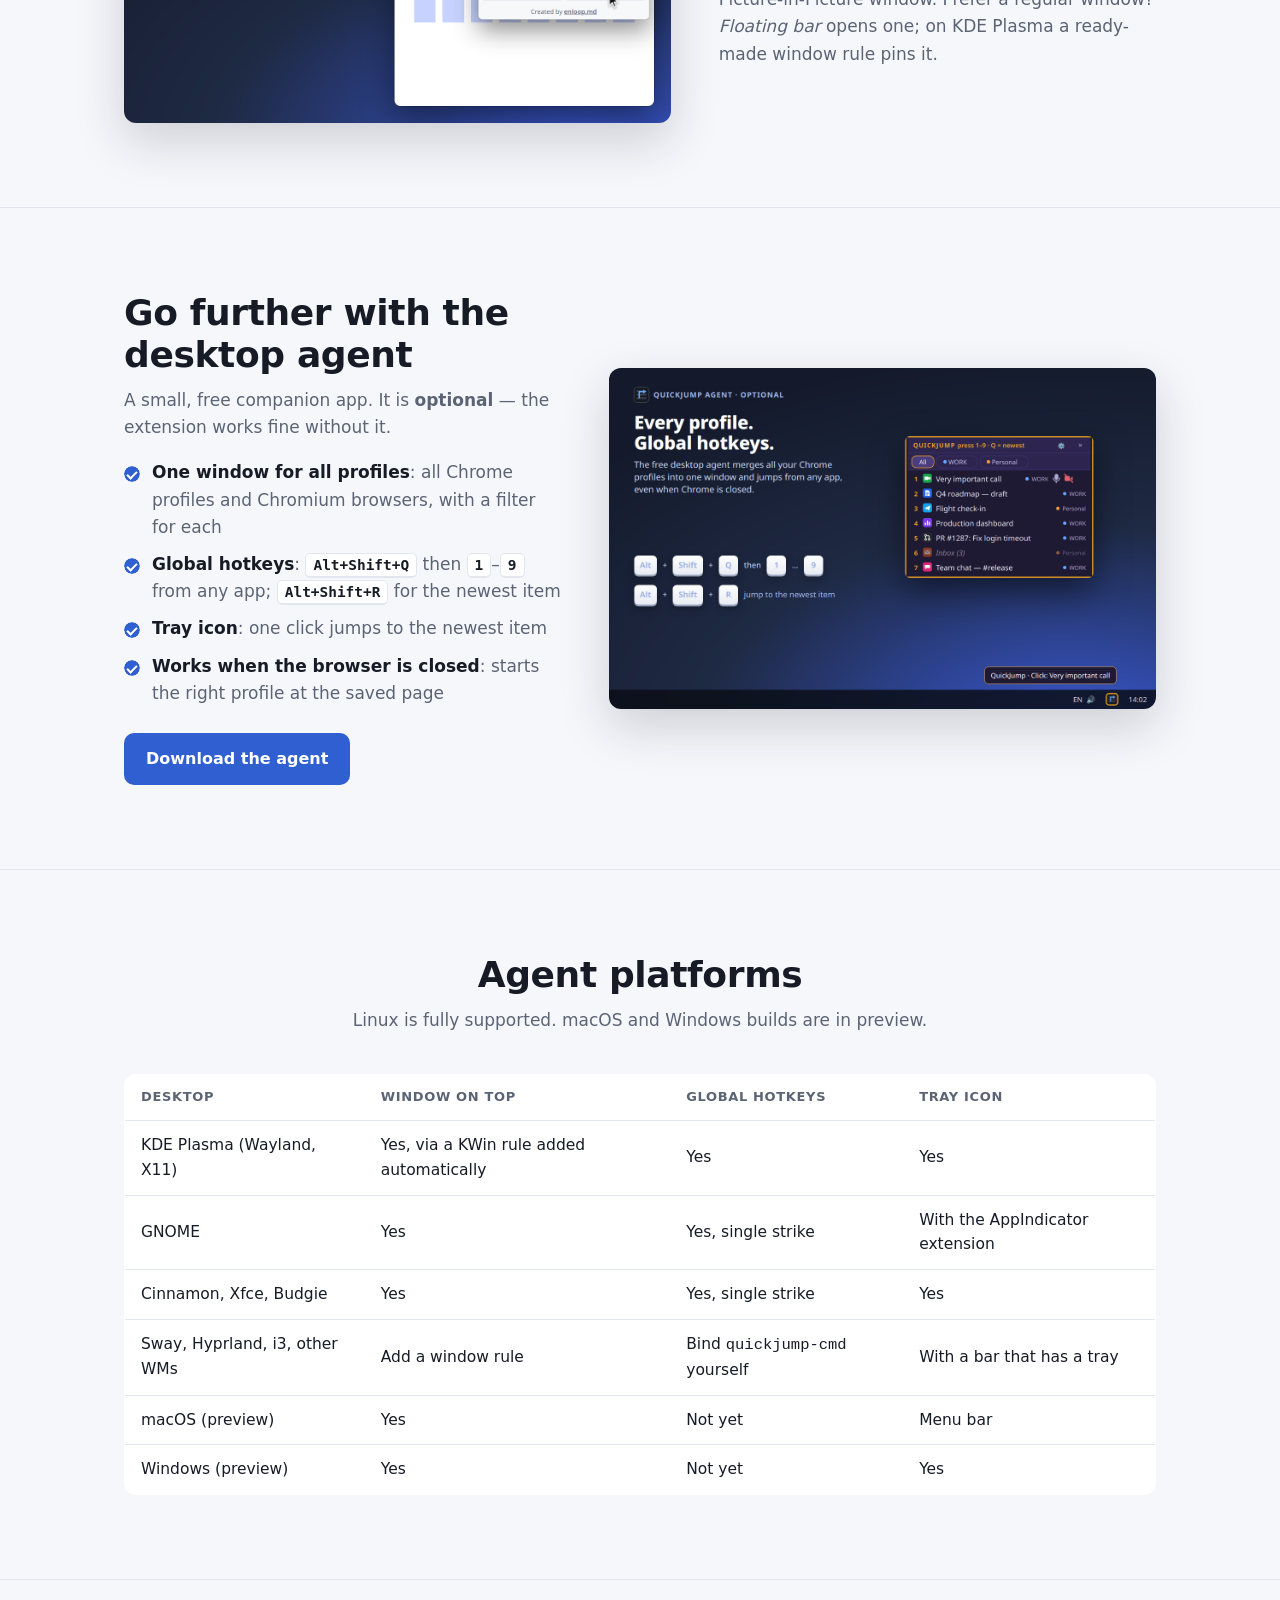
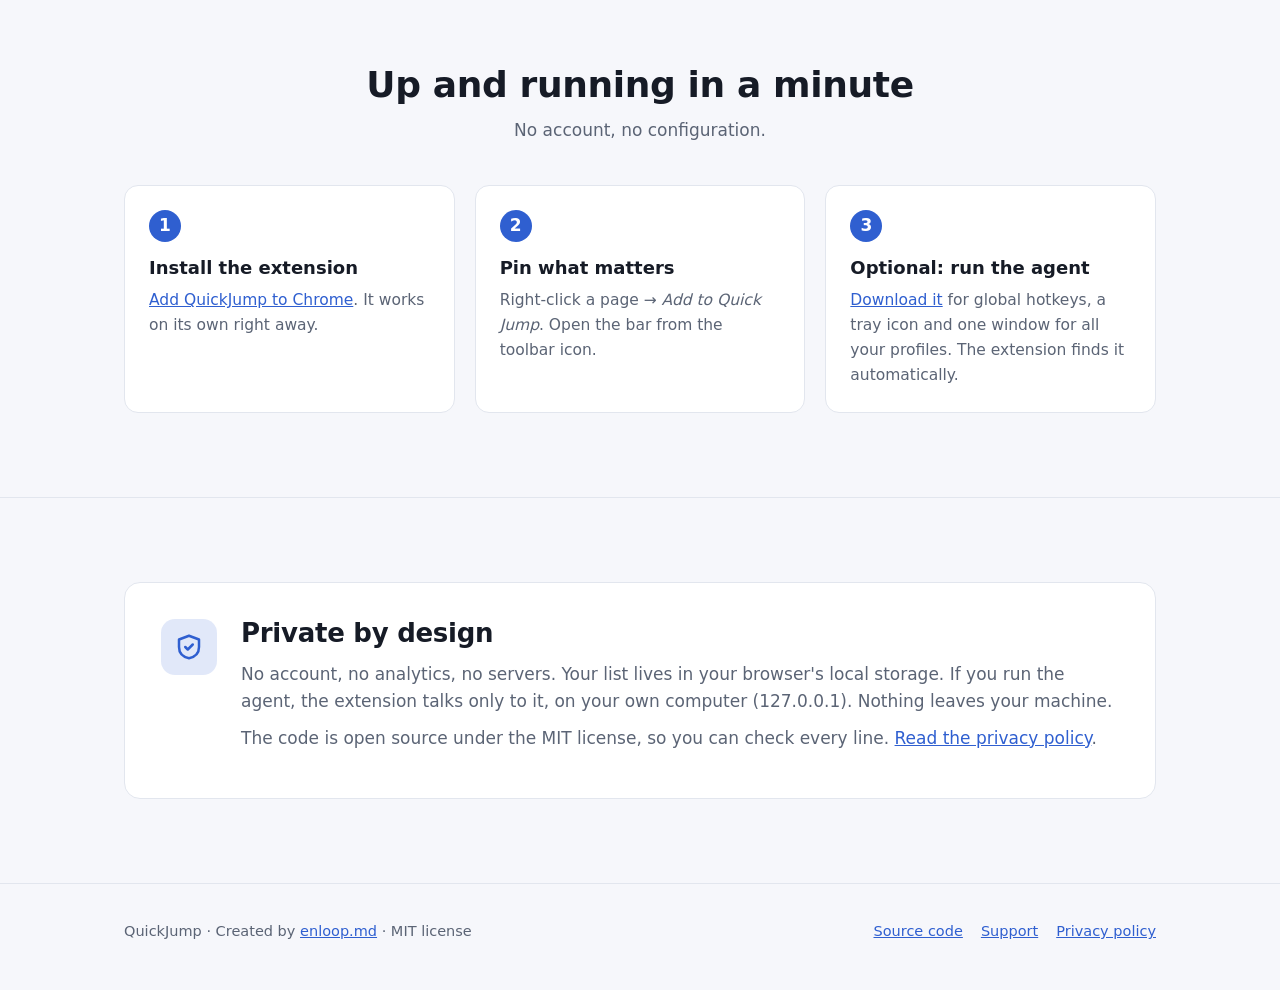
==== commit 745c3917: "Call controls for Meet and Teams; quieter fallback bar (ext 0.4.0, agent 0.2.0) A content script on " ====
--- a/site/index.html
+++ b/site/index.html
@@ -147,7 +147,7 @@
       <a href="#features">Features</a>
       <a href="#agent">Desktop agent</a>
       <a href="#privacy">Privacy</a>
-      <a href="https://github.com/ryabenko-pro/quickjump">GitHub</a>
+      <a href="https://github.com/enloop-md/quickjump">GitHub</a>
     </nav>
     <div class="hero-body">
       <h1>Return instantly to important tab from any app or screen</h1>
@@ -223,6 +223,7 @@
           <li><strong>Add to Quick Jump</strong>: the current page</li>
           <li><strong>Add link to Quick Jump</strong>: a link, without opening it</li>
           <li><strong>Show Quick Jump bar</strong>: bring the bar back</li>
+          <li><strong>Mute from the bar</strong>: a Google Meet or Microsoft Teams entry shows your microphone and camera and toggles them with one click</li>
         </ul>
       </div>
       <img class="shot" src="img/2-add-from-menu.png" width="1280" height="800" loading="lazy" alt="The right-click menu on a video call page with Add to Quick Jump highlighted">
@@ -251,7 +252,7 @@
           <li><strong>Works when the browser is closed</strong>: starts the right profile at the saved page</li>
         </ul>
         <div class="cta" style="justify-content:flex-start;margin-top:26px">
-          <a class="btn primary" style="background:var(--accent);color:var(--accent-fg)" href="https://github.com/ryabenko-pro/quickjump/releases">Download the agent</a>
+          <a class="btn primary" style="background:var(--accent);color:var(--accent-fg)" href="https://github.com/enloop-md/quickjump/releases">Download the agent</a>
         </div>
       </div>
       <img class="shot" src="img/3-agent.png" width="1280" height="800" loading="lazy" alt="The QuickJump agent window listing items from the WORK and Personal profiles, with hotkeys">
@@ -287,7 +288,7 @@
       <div class="steps">
         <div class="step"><h3>Install the extension</h3><p><a href="https://chromewebstore.google.com/detail/ghjpaalofbdajafokhaecblmmaeidhep">Add QuickJump to Chrome</a>. It works on its own right away.</p></div>
         <div class="step"><h3>Pin what matters</h3><p>Right-click a page → <em>Add to Quick Jump</em>. Open the bar from the toolbar icon.</p></div>
-        <div class="step"><h3>Optional: run the agent</h3><p><a href="https://github.com/ryabenko-pro/quickjump/releases">Download it</a> for global hotkeys, a tray icon and one window for all your profiles. The extension finds it automatically.</p></div>
+        <div class="step"><h3>Optional: run the agent</h3><p><a href="https://github.com/enloop-md/quickjump/releases">Download it</a> for global hotkeys, a tray icon and one window for all your profiles. The extension finds it automatically.</p></div>
       </div>
     </div>
   </section>
@@ -299,7 +300,7 @@
         <div>
           <h2>Private by design</h2>
           <p>No account, no analytics, no servers. Your list lives in your browser's local storage. If you run the agent, the extension talks only to it, on your own computer (127.0.0.1). Nothing leaves your machine.</p>
-          <p>The code is open source under the MIT license, so you can check every line. <a href="https://github.com/ryabenko-pro/quickjump/blob/main/PRIVACY.md">Read the privacy policy</a>.</p>
+          <p>The code is open source under the MIT license, so you can check every line. <a href="https://github.com/enloop-md/quickjump/blob/main/PRIVACY.md">Read the privacy policy</a>.</p>
         </div>
       </div>
     </div>
@@ -309,9 +310,9 @@
 <footer>
   <div class="wrap">
     <span class="grow">QuickJump · Created by <a href="https://enloop.md">enloop.md</a> · MIT license</span>
-    <a href="https://github.com/ryabenko-pro/quickjump">Source code</a>
-    <a href="https://github.com/ryabenko-pro/quickjump/issues">Support</a>
-    <a href="https://github.com/ryabenko-pro/quickjump/blob/main/PRIVACY.md">Privacy policy</a>
+    <a href="https://github.com/enloop-md/quickjump">Source code</a>
+    <a href="https://github.com/enloop-md/quickjump/issues">Support</a>
+    <a href="https://github.com/enloop-md/quickjump/blob/main/PRIVACY.md">Privacy policy</a>
   </div>
 </footer>
 
